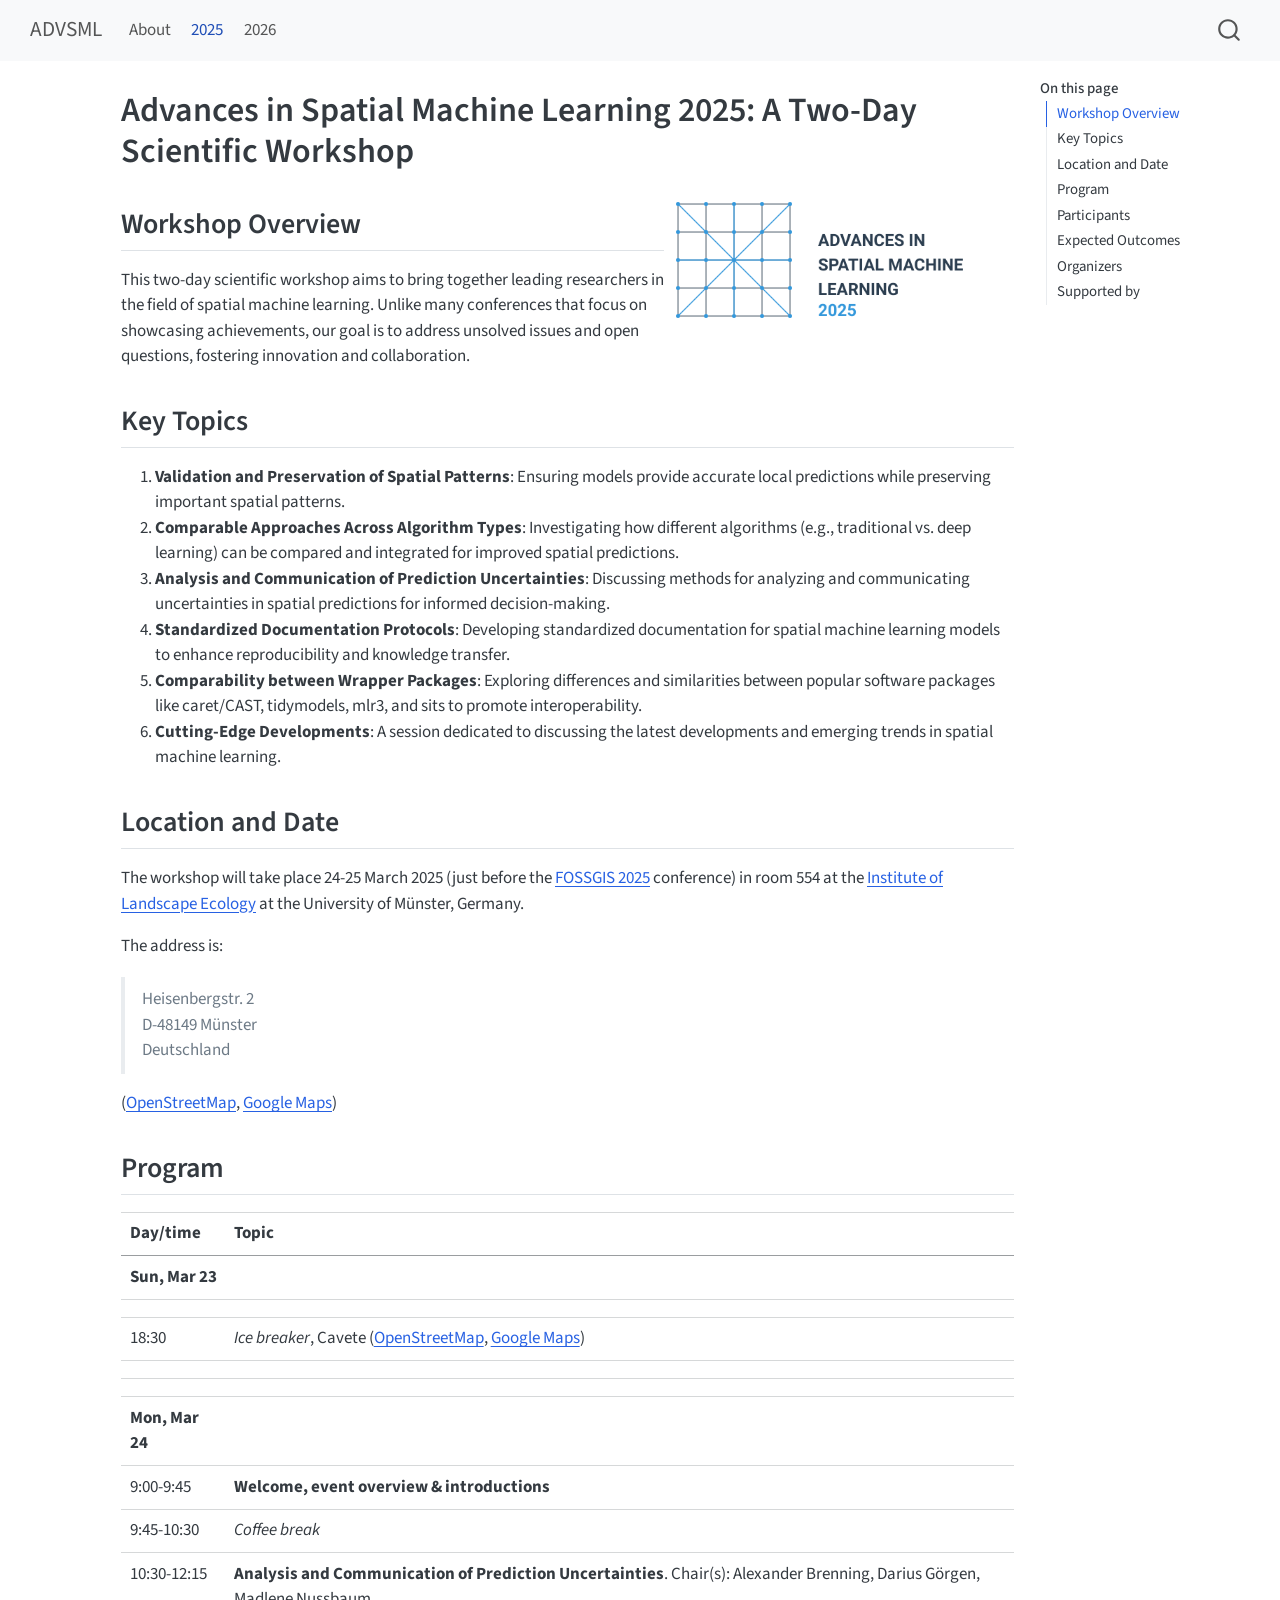
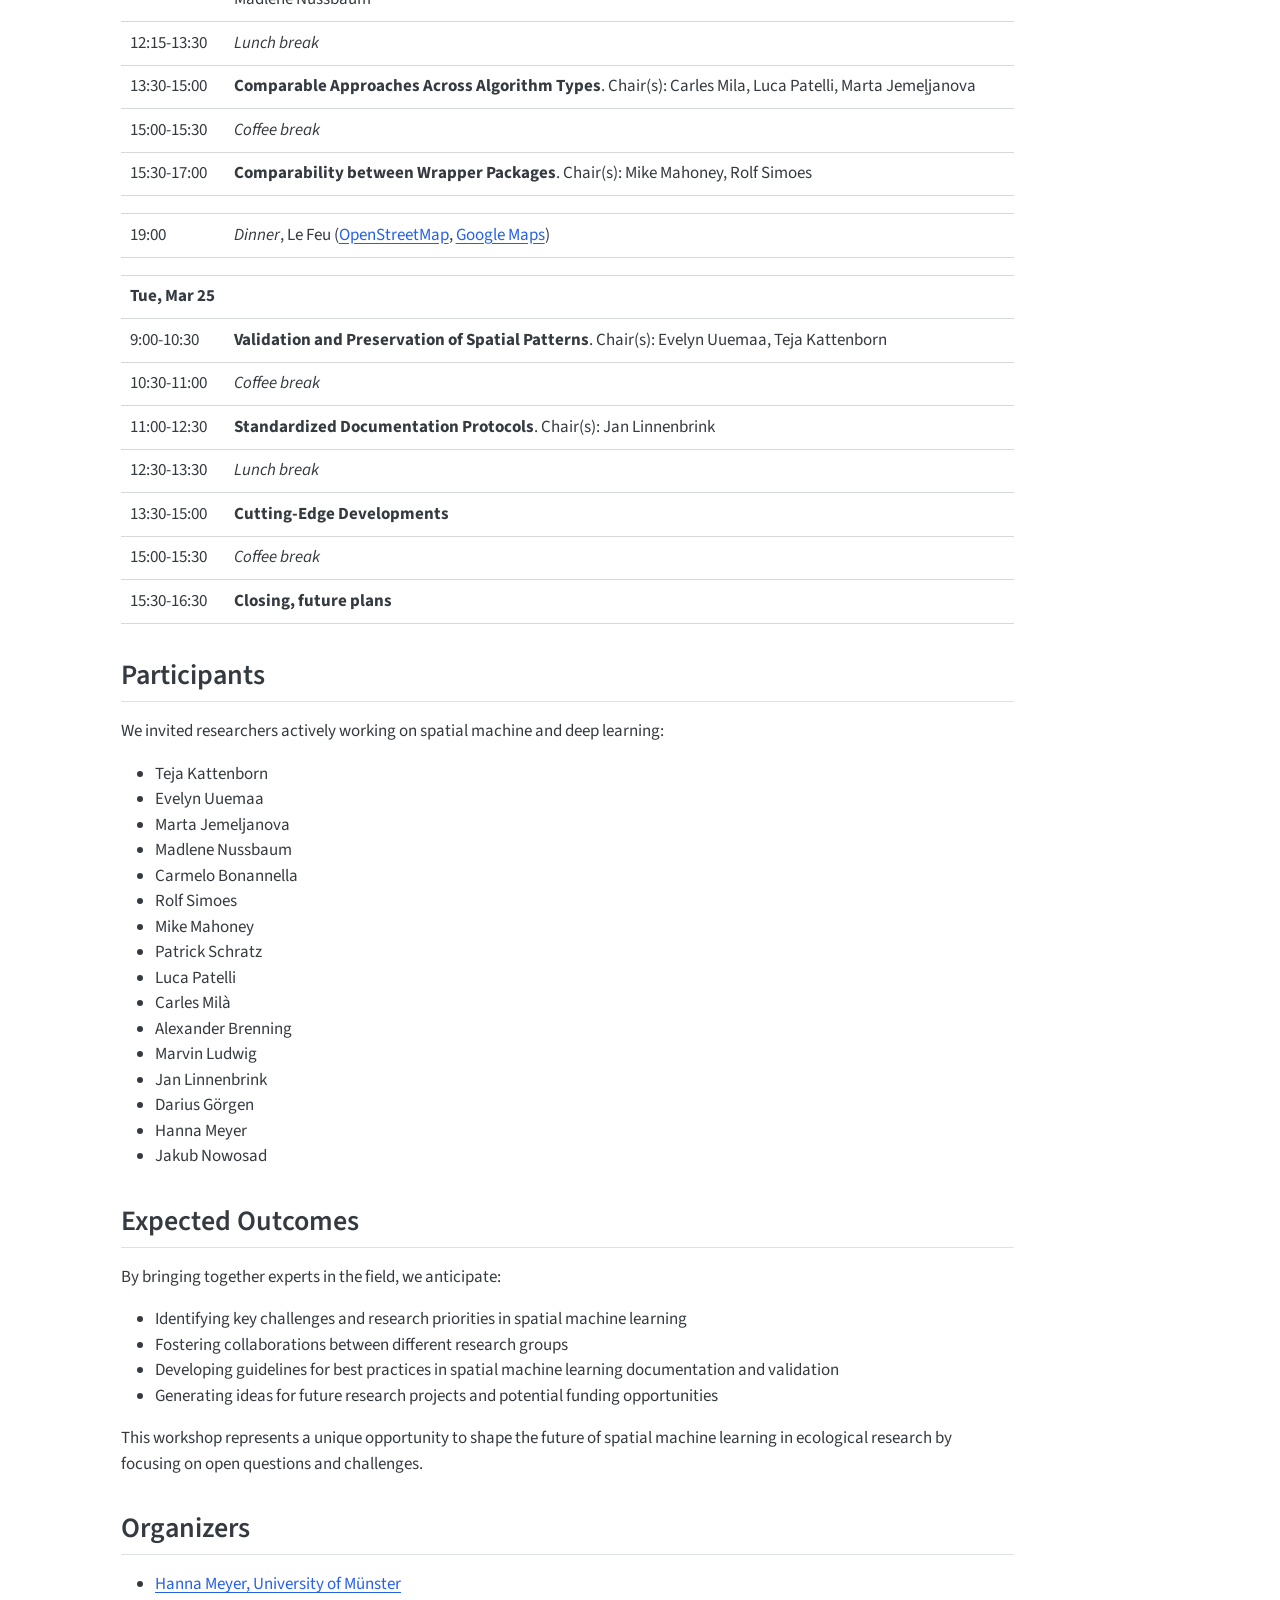
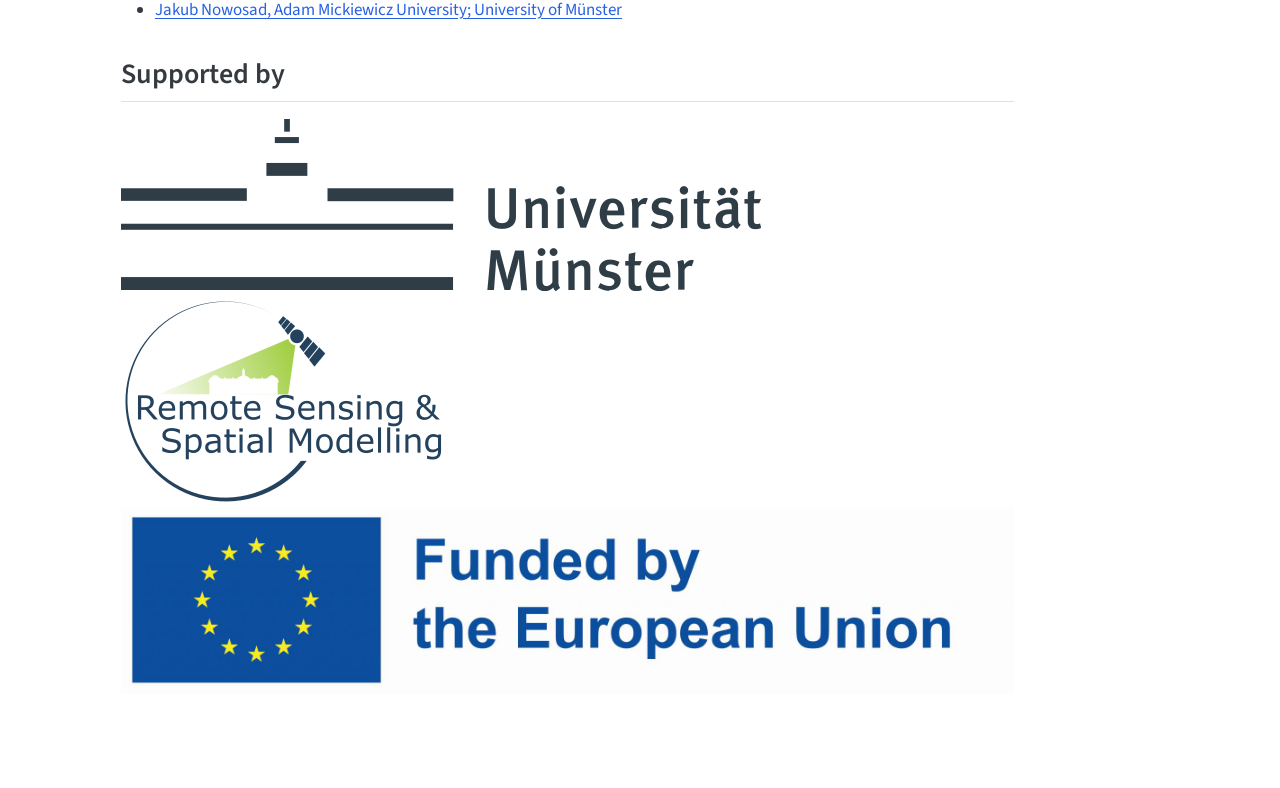
==== 2025.html @ 0d8721af "Built site for gh-pages" ====
<!DOCTYPE html>
<html xmlns="http://www.w3.org/1999/xhtml" lang="en" xml:lang="en"><head>

<meta charset="utf-8">
<meta name="generator" content="quarto-1.10.18">

<meta name="viewport" content="width=device-width, initial-scale=1.0, user-scalable=yes">


<title>Advances in Spatial Machine Learning 2025: A Two-Day Scientific Workshop – ADVSML</title>
<style>
/* Default styles provided by pandoc.
** See https://pandoc.org/MANUAL.html#variables-for-html for config info.
*/
span.smallcaps{font-variant: small-caps;}
div.columns{display: flex; gap: 1.5em;}
div.column{flex: auto;}
@media screen {
div.columns{gap: min(4vw, 1.5em);}
div.column{overflow-x: auto;}
}
div.hanging-indent{margin-left: 1.5em; text-indent: -1.5em;}
ul.task-list{list-style: none;}
ul.task-list li input[type="checkbox"] {
  width: 0.8em;
  margin: 0 0.8em 0.2em -1em; /* quarto-specific, see https://github.com/quarto-dev/quarto-cli/issues/4556 */ 
  vertical-align: middle;
}
</style>


<script src="site_libs/quarto-nav/quarto-nav.js"></script>
<script src="site_libs/quarto-nav/headroom.min.js"></script>
<script src="site_libs/clipboard/clipboard.min.js"></script>
<script src="site_libs/quarto-search/autocomplete.umd.js"></script>
<script src="site_libs/quarto-search/fuse.min.js"></script>
<script src="site_libs/quarto-search/quarto-search.js"></script>
<meta name="quarto:offset" content="./">
<script src="site_libs/quarto-html/quarto.js" type="module"></script>
<script src="site_libs/quarto-html/tabsets/tabsets.js" type="module"></script>
<script src="site_libs/quarto-html/popper.min.js"></script>
<script src="site_libs/quarto-html/tippy.umd.min.js"></script>
<script src="site_libs/quarto-html/anchor.min.js"></script>
<link href="site_libs/quarto-html/tippy.css" rel="stylesheet">
<link href="site_libs/quarto-html/quarto-syntax-highlighting-64a204ab8560d761af7679ceaba22944.css" rel="stylesheet" id="quarto-text-highlighting-styles">
<script src="site_libs/bootstrap/bootstrap.min.js"></script>
<link href="site_libs/bootstrap/bootstrap-icons.css" rel="stylesheet">
<link href="site_libs/bootstrap/bootstrap-27daeeb1f0a2c17b67a6ab78795eae87.min.css" rel="stylesheet" append-hash="true" id="quarto-bootstrap" data-mode="light">
<script id="quarto-search-options" type="application/json">{
  "location": "navbar",
  "copy-button": false,
  "collapse-after": 3,
  "panel-placement": "end",
  "type": "overlay",
  "limit": 50,
  "keyboard-shortcut": [
    "f",
    "/",
    "s"
  ],
  "show-item-context": false,
  "language": {
    "search-no-results-text": "No results",
    "search-matching-documents-text": "matching documents",
    "search-copy-link-title": "Copy link to search",
    "search-hide-matches-text": "Hide additional matches",
    "search-more-match-text": "more match in this document",
    "search-more-matches-text": "more matches in this document",
    "search-clear-button-title": "Clear",
    "search-text-placeholder": "",
    "search-detached-cancel-button-title": "Cancel",
    "search-submit-button-title": "Submit",
    "search-label": "Search"
  }
}</script>


<link rel="stylesheet" href="styles.css">
</head>

<body class="nav-fixed quarto-light">

<div id="quarto-search-results"></div>
  <header id="quarto-header" class="headroom fixed-top">
    <nav class="navbar navbar-expand-lg " data-bs-theme="dark">
      <div class="navbar-container container-fluid">
      <div class="navbar-brand-container mx-auto">
    <a class="navbar-brand" href="./index.html">
    <span class="navbar-title">ADVSML</span>
    </a>
  </div>
            <div id="quarto-search" class="" title="Search"></div>
          <button class="navbar-toggler" type="button" data-bs-toggle="collapse" data-bs-target="#navbarCollapse" aria-controls="navbarCollapse" role="menu" aria-expanded="false" aria-label="Toggle navigation" onclick="if (window.quartoToggleHeadroom) { window.quartoToggleHeadroom(); }">
  <span class="navbar-toggler-icon"></span>
</button>
          <div class="collapse navbar-collapse" id="navbarCollapse">
            <ul class="navbar-nav navbar-nav-scroll me-auto">
  <li class="nav-item">
    <a class="nav-link" href="./index.html"> 
<span class="menu-text">About</span></a>
  </li>  
  <li class="nav-item">
    <a class="nav-link active" href="./2025.html" aria-current="page"> 
<span class="menu-text">2025</span></a>
  </li>  
  <li class="nav-item">
    <a class="nav-link" href="./2026.html"> 
<span class="menu-text">2026</span></a>
  </li>  
</ul>
          </div> <!-- /navcollapse -->
            <div class="quarto-navbar-tools">
</div>
      </div> <!-- /container-fluid -->
    </nav>
</header>
<!-- content -->
<div id="quarto-content" class="quarto-container page-columns page-rows-contents page-layout-article page-navbar">
<!-- sidebar -->
<!-- margin-sidebar -->
    <div id="quarto-margin-sidebar" class="sidebar margin-sidebar">
        <nav id="TOC" role="doc-toc" class="toc-active">
    <h2 id="toc-title">On this page</h2>
   
  <ul>
  <li><a href="#workshop-overview" id="toc-workshop-overview" class="nav-link active" data-scroll-target="#workshop-overview">Workshop Overview</a></li>
  <li><a href="#key-topics" id="toc-key-topics" class="nav-link" data-scroll-target="#key-topics">Key Topics</a></li>
  <li><a href="#location-and-date" id="toc-location-and-date" class="nav-link" data-scroll-target="#location-and-date">Location and Date</a></li>
  <li><a href="#program" id="toc-program" class="nav-link" data-scroll-target="#program">Program</a></li>
  <li><a href="#participants" id="toc-participants" class="nav-link" data-scroll-target="#participants">Participants</a></li>
  <li><a href="#expected-outcomes" id="toc-expected-outcomes" class="nav-link" data-scroll-target="#expected-outcomes">Expected Outcomes</a></li>
  <li><a href="#organizers" id="toc-organizers" class="nav-link" data-scroll-target="#organizers">Organizers</a></li>
  <li><a href="#supported-by" id="toc-supported-by" class="nav-link" data-scroll-target="#supported-by">Supported by</a></li>
  </ul>
</nav>
    </div>
<!-- main -->
<main class="content" id="quarto-document-content">

<header id="title-block-header" class="quarto-title-block default">
<div class="quarto-title">
<h1 class="title">Advances in Spatial Machine Learning 2025: A Two-Day Scientific Workshop</h1>
</div>



<div class="quarto-title-meta">

    
  
    
  </div>
  


</header>


<p><img src="figs/spatial-ml-logo-horizontal.png" align="right" alt="" width="350"></p>
<section id="workshop-overview" class="level2">
<h2 class="anchored" data-anchor-id="workshop-overview">Workshop Overview</h2>
<p>This two-day scientific workshop aims to bring together leading researchers in the field of spatial machine learning. Unlike many conferences that focus on showcasing achievements, our goal is to address unsolved issues and open questions, fostering innovation and collaboration.</p>
</section>
<section id="key-topics" class="level2">
<h2 class="anchored" data-anchor-id="key-topics">Key Topics</h2>
<ol type="1">
<li><strong>Validation and Preservation of Spatial Patterns</strong>: Ensuring models provide accurate local predictions while preserving important spatial patterns.</li>
<li><strong>Comparable Approaches Across Algorithm Types</strong>: Investigating how different algorithms (e.g., traditional vs.&nbsp;deep learning) can be compared and integrated for improved spatial predictions.</li>
<li><strong>Analysis and Communication of Prediction Uncertainties</strong>: Discussing methods for analyzing and communicating uncertainties in spatial predictions for informed decision-making.</li>
<li><strong>Standardized Documentation Protocols</strong>: Developing standardized documentation for spatial machine learning models to enhance reproducibility and knowledge transfer.</li>
<li><strong>Comparability between Wrapper Packages</strong>: Exploring differences and similarities between popular software packages like caret/CAST, tidymodels, mlr3, and sits to promote interoperability.</li>
<li><strong>Cutting-Edge Developments</strong>: A session dedicated to discussing the latest developments and emerging trends in spatial machine learning.</li>
</ol>
</section>
<section id="location-and-date" class="level2">
<h2 class="anchored" data-anchor-id="location-and-date">Location and Date</h2>
<p>The workshop will take place 24-25 March 2025 (just before the <a href="https://fossgis-konferenz.de/2025/">FOSSGIS 2025</a> conference) in room 554 at the <a href="https://www.uni-muenster.de/Landschaftsoekologie/en/index.html">Institute of Landscape Ecology</a> at the University of Münster, Germany.</p>
<p>The address is:</p>
<blockquote class="blockquote">
<p>Heisenbergstr. 2<br> D-48149 Münster<br> Deutschland<br></p>
</blockquote>
<p>(<a href="https://www.openstreetmap.org/node/2122669361#map=19/51.969496/7.595801">OpenStreetMap</a>, <a href="https://maps.app.goo.gl/xnPyqwSmXPi2EDvd8">Google Maps</a>)</p>
</section>
<section id="program" class="level2">
<h2 class="anchored" data-anchor-id="program">Program</h2>
<table class="caption-top table">
<thead>
<tr class="header">
<th>Day/time</th>
<th>Topic</th>
</tr>
</thead>
<tbody>
<tr class="odd">
<td><strong>Sun, Mar 23</strong></td>
<td></td>
</tr>
<tr class="even">
<td></td>
<td></td>
</tr>
<tr class="odd">
<td>18:30</td>
<td><em>Ice breaker</em>, Cavete (<a href="https://www.openstreetmap.org/way/251734927">OpenStreetMap</a>, <a href="https://maps.app.goo.gl/v8bHCEzbv9rkvE12A">Google Maps</a>)</td>
</tr>
<tr class="even">
<td></td>
<td></td>
</tr>
<tr class="odd">
<td></td>
<td></td>
</tr>
<tr class="even">
<td><strong>Mon, Mar 24</strong></td>
<td></td>
</tr>
<tr class="odd">
<td>9:00-9:45</td>
<td><strong>Welcome, event overview &amp; introductions</strong></td>
</tr>
<tr class="even">
<td>9:45-10:30</td>
<td><em>Coffee break</em></td>
</tr>
<tr class="odd">
<td>10:30-12:15</td>
<td><strong>Analysis and Communication of Prediction Uncertainties</strong>. Chair(s): Alexander Brenning, Darius Görgen, Madlene Nussbaum</td>
</tr>
<tr class="even">
<td>12:15-13:30</td>
<td><em>Lunch break</em></td>
</tr>
<tr class="odd">
<td>13:30-15:00</td>
<td><strong>Comparable Approaches Across Algorithm Types</strong>. Chair(s): Carles Mila, Luca Patelli, Marta Jemeļjanova</td>
</tr>
<tr class="even">
<td>15:00-15:30</td>
<td><em>Coffee break</em></td>
</tr>
<tr class="odd">
<td>15:30-17:00</td>
<td><strong>Comparability between Wrapper Packages</strong>. Chair(s): Mike Mahoney, Rolf Simoes</td>
</tr>
<tr class="even">
<td></td>
<td></td>
</tr>
<tr class="odd">
<td>19:00</td>
<td><em>Dinner</em>, Le Feu (<a href="https://www.openstreetmap.org/node/667887075">OpenStreetMap</a>, <a href="https://maps.app.goo.gl/XqqU7QU92i7N2P7FA">Google Maps</a>)</td>
</tr>
<tr class="even">
<td></td>
<td></td>
</tr>
<tr class="odd">
<td><strong>Tue, Mar 25</strong></td>
<td></td>
</tr>
<tr class="even">
<td>9:00-10:30</td>
<td><strong>Validation and Preservation of Spatial Patterns</strong>. Chair(s): Evelyn Uuemaa, Teja Kattenborn</td>
</tr>
<tr class="odd">
<td>10:30-11:00</td>
<td><em>Coffee break</em></td>
</tr>
<tr class="even">
<td>11:00-12:30</td>
<td><strong>Standardized Documentation Protocols</strong>. Chair(s): Jan Linnenbrink</td>
</tr>
<tr class="odd">
<td>12:30-13:30</td>
<td><em>Lunch break</em></td>
</tr>
<tr class="even">
<td>13:30-15:00</td>
<td><strong>Cutting-Edge Developments</strong></td>
</tr>
<tr class="odd">
<td>15:00-15:30</td>
<td><em>Coffee break</em></td>
</tr>
<tr class="even">
<td>15:30-16:30</td>
<td><strong>Closing, future plans</strong></td>
</tr>
</tbody>
</table>
</section>
<section id="participants" class="level2">
<h2 class="anchored" data-anchor-id="participants">Participants</h2>
<p>We invited researchers actively working on spatial machine and deep learning: <!-- This intimate setting will allow for in-depth discussions and meaningful collaborations. --></p>
<ul>
<li>Teja Kattenborn <!-- - Teja Kattenborn plus one --></li>
<li>Evelyn Uuemaa</li>
<li>Marta Jemeljanova</li>
<li>Madlene Nussbaum</li>
<li>Carmelo Bonannella</li>
<li>Rolf Simoes</li>
<li>Mike Mahoney</li>
<li>Patrick Schratz</li>
<li>Luca Patelli</li>
<li>Carles Milà</li>
<li>Alexander Brenning</li>
<li>Marvin Ludwig</li>
<li>Jan Linnenbrink</li>
<li>Darius Görgen</li>
<li>Hanna Meyer</li>
<li>Jakub Nowosad</li>
</ul>
</section>
<section id="expected-outcomes" class="level2">
<h2 class="anchored" data-anchor-id="expected-outcomes">Expected Outcomes</h2>
<p>By bringing together experts in the field, we anticipate:</p>
<ul>
<li>Identifying key challenges and research priorities in spatial machine learning</li>
<li>Fostering collaborations between different research groups</li>
<li>Developing guidelines for best practices in spatial machine learning documentation and validation</li>
<li>Generating ideas for future research projects and potential funding opportunities</li>
</ul>
<p>This workshop represents a unique opportunity to shape the future of spatial machine learning in ecological research by focusing on open questions and challenges.</p>
</section>
<section id="organizers" class="level2">
<h2 class="anchored" data-anchor-id="organizers">Organizers</h2>
<ul>
<li><a href="https://www.uni-muenster.de/RemoteSensing/team/meyer/index.html">Hanna Meyer, University of Münster</a></li>
<li><a href="https://jakubnowosad.com/">Jakub Nowosad, Adam Mickiewicz University; University of Münster</a></li>
</ul>
</section>
<section id="supported-by" class="level2">
<h2 class="anchored" data-anchor-id="supported-by">Supported by</h2>
<p><img src="figs/Logo_Universität_Münster.svg.png" class="img-fluid"> <img src="figs/logo_remotesenising_en.png" class="img-fluid"> <img src="figs/EN-Funded by the EU-POS.jpg" class="img-fluid"></p>


</section>

</main> <!-- /main -->
<script id="quarto-html-after-body" type="application/javascript">
  window.document.addEventListener("DOMContentLoaded", function (event) {
    const icon = "";
    const anchorJS = new window.AnchorJS();
    anchorJS.options = {
      placement: 'right',
      icon: icon
    };
    anchorJS.add('.anchored');
    const isCodeAnnotation = (el) => {
      for (const clz of el.classList) {
        if (clz.startsWith('code-annotation-')) {                     
          return true;
        }
      }
      return false;
    }
    const onCopySuccess = function(e) {
      // button target
      const button = e.trigger;
      // don't keep focus
      button.blur();
      // flash "checked"
      button.classList.add('code-copy-button-checked');
      var currentTitle = button.getAttribute("title");
      button.setAttribute("title", "Copied!");
      let tooltip;
      if (window.bootstrap) {
        button.setAttribute("data-bs-toggle", "tooltip");
        button.setAttribute("data-bs-placement", "left");
        button.setAttribute("data-bs-title", "Copied!");
        tooltip = new bootstrap.Tooltip(button, 
          { trigger: "manual", 
            customClass: "code-copy-button-tooltip",
            offset: [0, -8]});
        tooltip.show();    
      }
      setTimeout(function() {
        if (tooltip) {
          tooltip.hide();
          button.removeAttribute("data-bs-title");
          button.removeAttribute("data-bs-toggle");
          button.removeAttribute("data-bs-placement");
        }
        button.setAttribute("title", currentTitle);
        button.classList.remove('code-copy-button-checked');
      }, 1000);
      // clear code selection
      e.clearSelection();
    }
    const getTextToCopy = function(trigger) {
      const outerScaffold = trigger.parentElement.cloneNode(true);
      const codeEl = outerScaffold.querySelector('code');
      for (const childEl of codeEl.children) {
        if (isCodeAnnotation(childEl)) {
          childEl.remove();
        }
      }
      return codeEl.innerText;
    }
    const clipboard = new window.ClipboardJS('.code-copy-button:not([data-in-quarto-modal])', {
      text: getTextToCopy
    });
    clipboard.on('success', onCopySuccess);
    if (window.document.getElementById('quarto-embedded-source-code-modal')) {
      const clipboardModal = new window.ClipboardJS('.code-copy-button[data-in-quarto-modal]', {
        text: getTextToCopy,
        container: window.document.getElementById('quarto-embedded-source-code-modal')
      });
      clipboardModal.on('success', onCopySuccess);
    }
      var localhostRegex = new RegExp(/^(?:http|https):\/\/localhost\:?[0-9]*\//);
      var mailtoRegex = new RegExp(/^mailto:/);
        var filterRegex = new RegExp("https:\/\/advsml\.github\.io\/");
      var isInternal = (href) => {
          return filterRegex.test(href) || localhostRegex.test(href) || mailtoRegex.test(href);
      }
      // Inspect non-navigation links and adorn them if external
     var links = window.document.querySelectorAll('a[href]:not(.nav-link):not(.navbar-brand):not(.toc-action):not(.sidebar-link):not(.sidebar-item-toggle):not(.pagination-link):not(.no-external):not([aria-hidden]):not(.dropdown-item):not(.quarto-navigation-tool):not(.about-link)');
      for (var i=0; i<links.length; i++) {
        const link = links[i];
        if (!isInternal(link.href)) {
          // undo the damage that might have been done by quarto-nav.js in the case of
          // links that we want to consider external
          if (link.dataset.originalHref !== undefined) {
            link.href = link.dataset.originalHref;
          }
        }
      }
    function tippyHover(el, contentFn, onTriggerFn, onUntriggerFn) {
      const config = {
        allowHTML: true,
        maxWidth: 500,
        delay: 100,
        arrow: false,
        appendTo: function(el) {
            return el.parentElement;
        },
        interactive: true,
        interactiveBorder: 10,
        theme: 'quarto',
        placement: 'bottom-start',
      };
      if (contentFn) {
        config.content = contentFn;
      }
      if (onTriggerFn) {
        config.onTrigger = onTriggerFn;
      }
      if (onUntriggerFn) {
        config.onUntrigger = onUntriggerFn;
      }
      window.tippy(el, config); 
    }
    const noterefs = window.document.querySelectorAll('a[role="doc-noteref"]');
    for (var i=0; i<noterefs.length; i++) {
      const ref = noterefs[i];
      tippyHover(ref, function() {
        // use id or data attribute instead here
        let href = ref.getAttribute('data-footnote-href') || ref.getAttribute('href');
        try { href = new URL(href).hash; } catch {}
        const id = href.replace(/^#\/?/, "");
        const note = window.document.getElementById(id);
        if (note) {
          return note.innerHTML;
        } else {
          return "";
        }
      });
    }
    const xrefs = window.document.querySelectorAll('a.quarto-xref');
    const processXRef = (id, note) => {
      // Strip column container classes
      const stripColumnClz = (el) => {
        el.classList.remove("page-full", "page-columns");
        if (el.children) {
          for (const child of el.children) {
            stripColumnClz(child);
          }
        }
      }
      stripColumnClz(note)
      if (id === null || id.startsWith('sec-')) {
        // Special case sections, only their first couple elements
        const container = document.createElement("div");
        if (note.children && note.children.length > 2) {
          container.appendChild(note.children[0].cloneNode(true));
          for (let i = 1; i < note.children.length; i++) {
            const child = note.children[i];
            if (child.tagName === "P" && child.innerText === "") {
              continue;
            } else {
              container.appendChild(child.cloneNode(true));
              break;
            }
          }
          if (window.Quarto?.typesetMath) {
            window.Quarto.typesetMath(container);
          }
          return container.innerHTML
        } else {
          if (window.Quarto?.typesetMath) {
            window.Quarto.typesetMath(note);
          }
          return note.innerHTML;
        }
      } else {
        // Remove any anchor links if they are present
        const anchorLink = note.querySelector('a.anchorjs-link');
        if (anchorLink) {
          anchorLink.remove();
        }
        if (window.Quarto?.typesetMath) {
          window.Quarto.typesetMath(note);
        }
        if (note.classList.contains("callout")) {
          return note.outerHTML;
        } else {
          return note.innerHTML;
        }
      }
    }
    for (var i=0; i<xrefs.length; i++) {
      const xref = xrefs[i];
      tippyHover(xref, undefined, function(instance) {
        instance.disable();
        let url = xref.getAttribute('href');
        let hash = undefined; 
        if (url.startsWith('#')) {
          hash = url;
        } else {
          try { hash = new URL(url).hash; } catch {}
        }
        if (hash) {
          const id = hash.replace(/^#\/?/, "");
          const note = window.document.getElementById(id);
          if (note !== null) {
            try {
              const html = processXRef(id, note.cloneNode(true));
              instance.setContent(html);
            } finally {
              instance.enable();
              instance.show();
            }
          } else {
            // See if we can fetch this
            fetch(url.split('#')[0])
            .then(res => res.text())
            .then(html => {
              const parser = new DOMParser();
              const htmlDoc = parser.parseFromString(html, "text/html");
              const note = htmlDoc.getElementById(id);
              if (note !== null) {
                const html = processXRef(id, note);
                instance.setContent(html);
              } 
            }).finally(() => {
              instance.enable();
              instance.show();
            });
          }
        } else {
          // See if we can fetch a full url (with no hash to target)
          // This is a special case and we should probably do some content thinning / targeting
          fetch(url)
          .then(res => res.text())
          .then(html => {
            const parser = new DOMParser();
            const htmlDoc = parser.parseFromString(html, "text/html");
            const note = htmlDoc.querySelector('main.content');
            if (note !== null) {
              // This should only happen for chapter cross references
              // (since there is no id in the URL)
              // remove the first header
              if (note.children.length > 0 && note.children[0].tagName === "HEADER") {
                note.children[0].remove();
              }
              const html = processXRef(null, note);
              instance.setContent(html);
            } 
          }).finally(() => {
            instance.enable();
            instance.show();
          });
        }
      }, function(instance) {
      });
    }
        let selectedAnnoteEl;
        const selectorForAnnotation = ( cell, annotation) => {
          let cellAttr = 'data-code-cell="' + cell + '"';
          let lineAttr = 'data-code-annotation="' +  annotation + '"';
          const selector = 'span[' + cellAttr + '][' + lineAttr + ']';
          return selector;
        }
        const selectCodeLines = (annoteEl) => {
          const doc = window.document;
          const targetCell = annoteEl.getAttribute("data-target-cell");
          const targetAnnotation = annoteEl.getAttribute("data-target-annotation");
          const annoteSpan = window.document.querySelector(selectorForAnnotation(targetCell, targetAnnotation));
          const lines = annoteSpan.getAttribute("data-code-lines").split(",");
          const lineIds = lines.map((line) => {
            return targetCell + "-" + line;
          })
          let top = null;
          let height = null;
          let parent = null;
          if (lineIds.length > 0) {
              //compute the position of the single el (top and bottom and make a div)
              const el = window.document.getElementById(lineIds[0]);
              top = el.offsetTop;
              height = el.offsetHeight;
              parent = el.parentElement.parentElement;
            if (lineIds.length > 1) {
              const lastEl = window.document.getElementById(lineIds[lineIds.length - 1]);
              const bottom = lastEl.offsetTop + lastEl.offsetHeight;
              height = bottom - top;
            }
            if (top !== null && height !== null && parent !== null) {
              // cook up a div (if necessary) and position it 
              let div = window.document.getElementById("code-annotation-line-highlight");
              if (div === null) {
                div = window.document.createElement("div");
                div.setAttribute("id", "code-annotation-line-highlight");
                div.style.position = 'absolute';
                parent.appendChild(div);
              }
              div.style.top = top - 2 + "px";
              div.style.height = height + 4 + "px";
              div.style.left = 0;
              let gutterDiv = window.document.getElementById("code-annotation-line-highlight-gutter");
              if (gutterDiv === null) {
                gutterDiv = window.document.createElement("div");
                gutterDiv.setAttribute("id", "code-annotation-line-highlight-gutter");
                gutterDiv.style.position = 'absolute';
                const codeCell = window.document.getElementById(targetCell);
                const gutter = codeCell.querySelector('.code-annotation-gutter');
                gutter.appendChild(gutterDiv);
              }
              gutterDiv.style.top = top - 2 + "px";
              gutterDiv.style.height = height + 4 + "px";
            }
            selectedAnnoteEl = annoteEl;
          }
        };
        const unselectCodeLines = () => {
          const elementsIds = ["code-annotation-line-highlight", "code-annotation-line-highlight-gutter"];
          elementsIds.forEach((elId) => {
            const div = window.document.getElementById(elId);
            if (div) {
              div.remove();
            }
          });
          selectedAnnoteEl = undefined;
        };
          // Handle positioning of the toggle
      window.addEventListener(
        "resize",
        throttle(() => {
          elRect = undefined;
          if (selectedAnnoteEl) {
            selectCodeLines(selectedAnnoteEl);
          }
        }, 10)
      );
      function throttle(fn, ms) {
      let throttle = false;
      let timer;
        return (...args) => {
          if(!throttle) { // first call gets through
              fn.apply(this, args);
              throttle = true;
          } else { // all the others get throttled
              if(timer) clearTimeout(timer); // cancel #2
              timer = setTimeout(() => {
                fn.apply(this, args);
                timer = throttle = false;
              }, ms);
          }
        };
      }
        // Attach click handler to the DT
        const annoteDls = window.document.querySelectorAll('dt[data-target-cell]');
        for (const annoteDlNode of annoteDls) {
          annoteDlNode.addEventListener('click', (event) => {
            const clickedEl = event.target;
            if (clickedEl !== selectedAnnoteEl) {
              unselectCodeLines();
              const activeEl = window.document.querySelector('dt[data-target-cell].code-annotation-active');
              if (activeEl) {
                activeEl.classList.remove('code-annotation-active');
              }
              selectCodeLines(clickedEl);
              clickedEl.classList.add('code-annotation-active');
            } else {
              // Unselect the line
              unselectCodeLines();
              clickedEl.classList.remove('code-annotation-active');
            }
          });
        }
    const findCites = (el) => {
      const parentEl = el.parentElement;
      if (parentEl) {
        const cites = parentEl.dataset.cites;
        if (cites) {
          return {
            el,
            cites: cites.split(' ')
          };
        } else {
          return findCites(el.parentElement)
        }
      } else {
        return undefined;
      }
    };
    var bibliorefs = window.document.querySelectorAll('a[role="doc-biblioref"]');
    for (var i=0; i<bibliorefs.length; i++) {
      const ref = bibliorefs[i];
      const citeInfo = findCites(ref);
      if (citeInfo) {
        tippyHover(citeInfo.el, function() {
          var popup = window.document.createElement('div');
          citeInfo.cites.forEach(function(cite) {
            var citeDiv = window.document.createElement('div');
            citeDiv.classList.add('hanging-indent');
            citeDiv.classList.add('csl-entry');
            var biblioDiv = window.document.getElementById('ref-' + cite);
            if (biblioDiv) {
              citeDiv.innerHTML = biblioDiv.innerHTML;
            }
            popup.appendChild(citeDiv);
          });
          return popup.innerHTML;
        });
      }
    }
  });
  </script>
</div> <!-- /content -->




</body></html>
---- site_libs/quarto-html/tippy.css ----
.tippy-box[data-animation=fade][data-state=hidden]{opacity:0}[data-tippy-root]{max-width:calc(100vw - 10px)}.tippy-box{position:relative;background-color:#333;color:#fff;border-radius:4px;font-size:14px;line-height:1.4;white-space:normal;outline:0;transition-property:transform,visibility,opacity}.tippy-box[data-placement^=top]>.tippy-arrow{bottom:0}.tippy-box[data-placement^=top]>.tippy-arrow:before{bottom:-7px;left:0;border-width:8px 8px 0;border-top-color:initial;transform-origin:center top}.tippy-box[data-placement^=bottom]>.tippy-arrow{top:0}.tippy-box[data-placement^=bottom]>.tippy-arrow:before{top:-7px;left:0;border-width:0 8px 8px;border-bottom-color:initial;transform-origin:center bottom}.tippy-box[data-placement^=left]>.tippy-arrow{right:0}.tippy-box[data-placement^=left]>.tippy-arrow:before{border-width:8px 0 8px 8px;border-left-color:initial;right:-7px;transform-origin:center left}.tippy-box[data-placement^=right]>.tippy-arrow{left:0}.tippy-box[data-placement^=right]>.tippy-arrow:before{left:-7px;border-width:8px 8px 8px 0;border-right-color:initial;transform-origin:center right}.tippy-box[data-inertia][data-state=visible]{transition-timing-function:cubic-bezier(.54,1.5,.38,1.11)}.tippy-arrow{width:16px;height:16px;color:#333}.tippy-arrow:before{content:"";position:absolute;border-color:transparent;border-style:solid}.tippy-content{position:relative;padding:5px 9px;z-index:1}
---- site_libs/quarto-html/quarto-syntax-highlighting-64a204ab8560d761af7679ceaba22944.css ----
/* quarto syntax highlight colors */
:root {
  --quarto-hl-ot-color: #003B4F;
  --quarto-hl-at-color: #657422;
  --quarto-hl-ss-color: #20794D;
  --quarto-hl-an-color: #5E5E5E;
  --quarto-hl-fu-color: #4758AB;
  --quarto-hl-st-color: #20794D;
  --quarto-hl-cf-color: #003B4F;
  --quarto-hl-op-color: #5E5E5E;
  --quarto-hl-er-color: #AD0000;
  --quarto-hl-bn-color: #AD0000;
  --quarto-hl-al-color: #AD0000;
  --quarto-hl-va-color: #111111;
  --quarto-hl-bu-color: inherit;
  --quarto-hl-ex-color: inherit;
  --quarto-hl-pp-color: #AD0000;
  --quarto-hl-in-color: #5E5E5E;
  --quarto-hl-vs-color: #20794D;
  --quarto-hl-wa-color: #5E5E5E;
  --quarto-hl-do-color: #5E5E5E;
  --quarto-hl-im-color: #00769E;
  --quarto-hl-ch-color: #20794D;
  --quarto-hl-dt-color: #AD0000;
  --quarto-hl-fl-color: #AD0000;
  --quarto-hl-co-color: #5E5E5E;
  --quarto-hl-cv-color: #5E5E5E;
  --quarto-hl-cn-color: #8f5902;
  --quarto-hl-sc-color: #5E5E5E;
  --quarto-hl-dv-color: #AD0000;
  --quarto-hl-kw-color: #003B4F;
}

/* other quarto variables */
:root {
  --quarto-font-monospace: SFMono-Regular, Menlo, Monaco, Consolas, "Liberation Mono", "Courier New", monospace;
}

/* syntax highlight based on Pandoc's rules */
pre > code.sourceCode > span {
  color: #003B4F;
}

code.sourceCode > span {
  color: #003B4F;
}

div.sourceCode,
div.sourceCode pre.sourceCode {
  color: #003B4F;
}

/* Normal */
code span {
  color: #003B4F;
}

/* Alert */
code span.al {
  color: #AD0000;
  font-style: inherit;
}

/* Annotation */
code span.an {
  color: #5E5E5E;
  font-style: inherit;
}

/* Attribute */
code span.at {
  color: #657422;
  font-style: inherit;
}

/* BaseN */
code span.bn {
  color: #AD0000;
  font-style: inherit;
}

/* BuiltIn */
code span.bu {
  font-style: inherit;
}

/* ControlFlow */
code span.cf {
  color: #003B4F;
  font-weight: bold;
  font-style: inherit;
}

/* Char */
code span.ch {
  color: #20794D;
  font-style: inherit;
}

/* Constant */
code span.cn {
  color: #8f5902;
  font-style: inherit;
}

/* Comment */
code span.co {
  color: #5E5E5E;
  font-style: inherit;
}

/* CommentVar */
code span.cv {
  color: #5E5E5E;
  font-style: italic;
}

/* Documentation */
code span.do {
  color: #5E5E5E;
  font-style: italic;
}

/* DataType */
code span.dt {
  color: #AD0000;
  font-style: inherit;
}

/* DecVal */
code span.dv {
  color: #AD0000;
  font-style: inherit;
}

/* Error */
code span.er {
  color: #AD0000;
  font-style: inherit;
}

/* Extension */
code span.ex {
  font-style: inherit;
}

/* Float */
code span.fl {
  color: #AD0000;
  font-style: inherit;
}

/* Function */
code span.fu {
  color: #4758AB;
  font-style: inherit;
}

/* Import */
code span.im {
  color: #00769E;
  font-style: inherit;
}

/* Information */
code span.in {
  color: #5E5E5E;
  font-style: inherit;
}

/* Keyword */
code span.kw {
  color: #003B4F;
  font-weight: bold;
  font-style: inherit;
}

/* Operator */
code span.op {
  color: #5E5E5E;
  font-style: inherit;
}

/* Other */
code span.ot {
  color: #003B4F;
  font-style: inherit;
}

/* Preprocessor */
code span.pp {
  color: #AD0000;
  font-style: inherit;
}

/* SpecialChar */
code span.sc {
  color: #5E5E5E;
  font-style: inherit;
}

/* SpecialString */
code span.ss {
  color: #20794D;
  font-style: inherit;
}

/* String */
code span.st {
  color: #20794D;
  font-style: inherit;
}

/* Variable */
code span.va {
  color: #111111;
  font-style: inherit;
}

/* VerbatimString */
code span.vs {
  color: #20794D;
  font-style: inherit;
}

/* Warning */
code span.wa {
  color: #5E5E5E;
  font-style: italic;
}

.prevent-inlining {
  content: "</";
}

/*# sourceMappingURL=9d8d5bb603a83b8298b89080a598c93b.css.map */
---- styles.css ----
/* css styles */
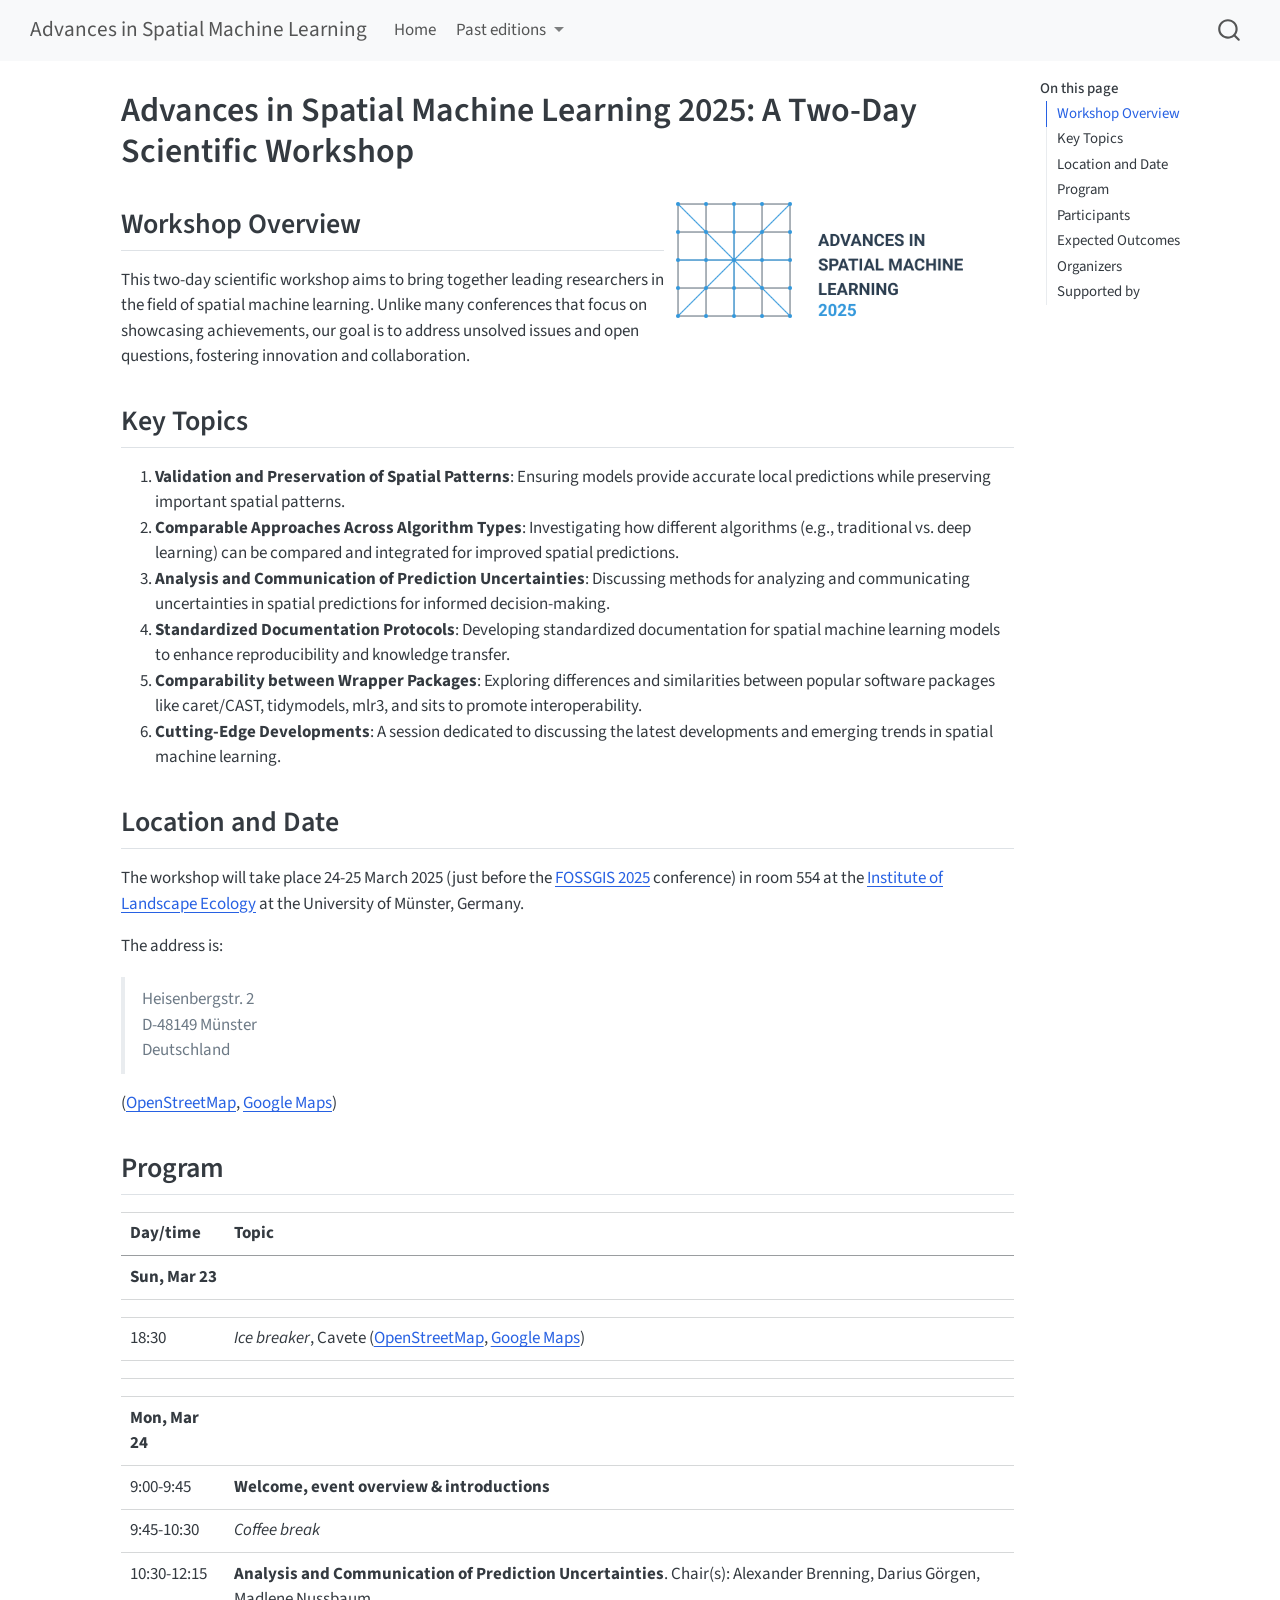
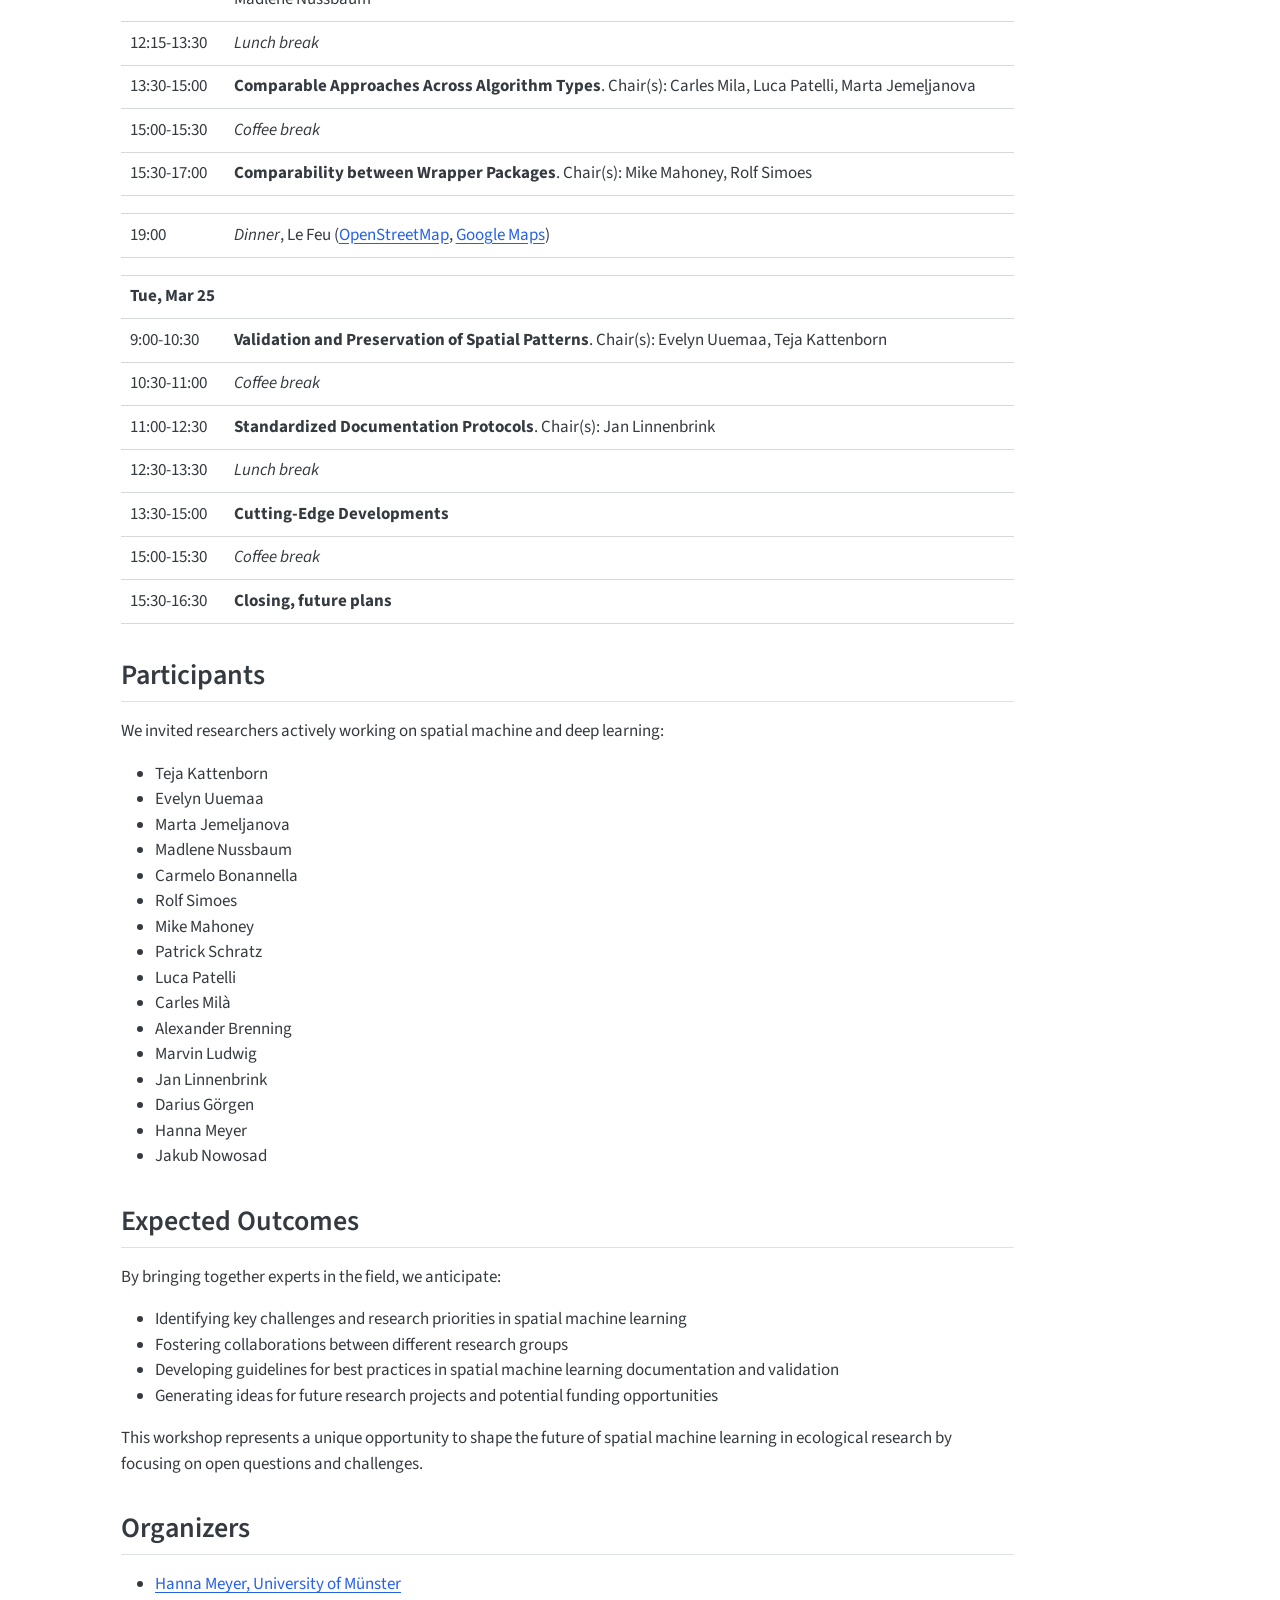
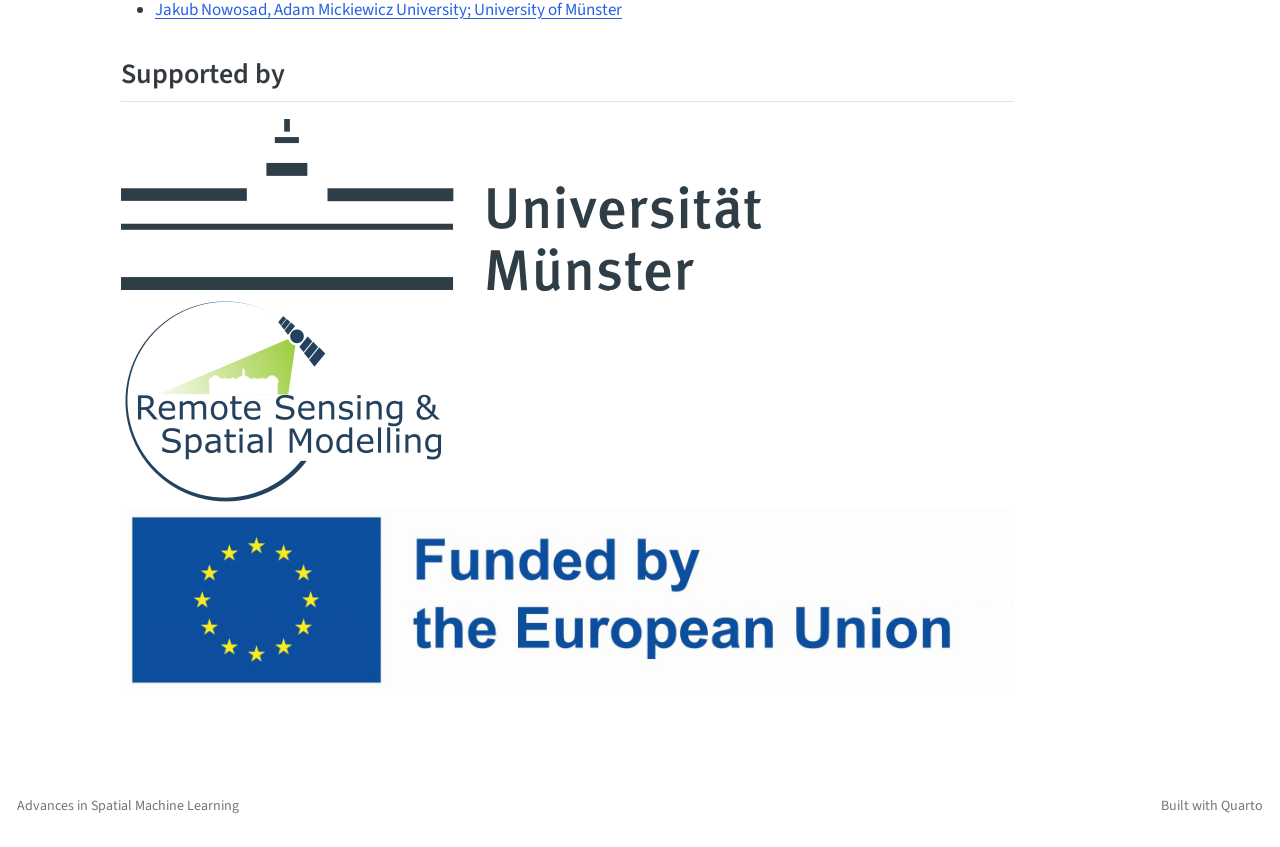
==== commit d9cc8492: "Built site for gh-pages" ====
--- a/2025.html
+++ b/2025.html
@@ -7,7 +7,7 @@
 <meta name="viewport" content="width=device-width, initial-scale=1.0, user-scalable=yes">
 
 
-<title>Advances in Spatial Machine Learning 2025: A Two-Day Scientific Workshop – ADVSML</title>
+<title>Advances in Spatial Machine Learning 2025: A Two-Day Scientific Workshop – Advances in Spatial Machine Learning</title>
 <style>
 /* Default styles provided by pandoc.
 ** See https://pandoc.org/MANUAL.html#variables-for-html for config info.
@@ -45,7 +45,7 @@
 <link href="site_libs/quarto-html/quarto-syntax-highlighting-64a204ab8560d761af7679ceaba22944.css" rel="stylesheet" id="quarto-text-highlighting-styles">
 <script src="site_libs/bootstrap/bootstrap.min.js"></script>
 <link href="site_libs/bootstrap/bootstrap-icons.css" rel="stylesheet">
-<link href="site_libs/bootstrap/bootstrap-27daeeb1f0a2c17b67a6ab78795eae87.min.css" rel="stylesheet" append-hash="true" id="quarto-bootstrap" data-mode="light">
+<link href="site_libs/bootstrap/bootstrap-1e3fdc4ff9a377f138e6181d6a4bac58.min.css" rel="stylesheet" append-hash="true" id="quarto-bootstrap" data-mode="light">
 <script id="quarto-search-options" type="application/json">{
   "location": "navbar",
   "copy-button": false,
@@ -86,7 +86,7 @@
       <div class="navbar-container container-fluid">
       <div class="navbar-brand-container mx-auto">
     <a class="navbar-brand" href="./index.html">
-    <span class="navbar-title">ADVSML</span>
+    <span class="navbar-title">Advances in Spatial Machine Learning</span>
     </a>
   </div>
             <div id="quarto-search" class="" title="Search"></div>
@@ -97,16 +97,23 @@
             <ul class="navbar-nav navbar-nav-scroll me-auto">
   <li class="nav-item">
     <a class="nav-link" href="./index.html"> 
-<span class="menu-text">About</span></a>
+<span class="menu-text">Home</span></a>
   </li>  
-  <li class="nav-item">
-    <a class="nav-link active" href="./2025.html" aria-current="page"> 
-<span class="menu-text">2025</span></a>
+  <li class="nav-item dropdown ">
+    <a class="nav-link dropdown-toggle" href="#" id="nav-menu-past-editions" role="link" data-bs-toggle="dropdown" aria-expanded="false">
+ <span class="menu-text">Past editions</span>
+    </a>
+    <ul class="dropdown-menu" aria-labelledby="nav-menu-past-editions">    
+        <li>
+    <a class="dropdown-item" href="./2026.html">
+ <span class="dropdown-text">2026 workshop</span></a>
   </li>  
-  <li class="nav-item">
-    <a class="nav-link" href="./2026.html"> 
-<span class="menu-text">2026</span></a>
+        <li>
+    <a class="dropdown-item" href="./2025.html">
+ <span class="dropdown-text">2025 workshop</span></a>
   </li>  
+    </ul>
+  </li>
 </ul>
           </div> <!-- /navcollapse -->
             <div class="quarto-navbar-tools">
@@ -156,7 +163,7 @@
 </header>
 
 
-<p><img src="figs/spatial-ml-logo-horizontal.png" align="right" alt="" width="350"></p>
+<p><img src="figs/spatial-ml-logo-horizontal2025.png" align="right" alt="" width="350"></p>
 <section id="workshop-overview" class="level2">
 <h2 class="anchored" data-anchor-id="workshop-overview">Workshop Overview</h2>
 <p>This two-day scientific workshop aims to bring together leading researchers in the field of spatial machine learning. Unlike many conferences that focus on showcasing achievements, our goal is to address unsolved issues and open questions, fostering innovation and collaboration.</p>
@@ -739,6 +746,19 @@
   });
   </script>
 </div> <!-- /content -->
+<footer class="footer">
+  <div class="nav-footer">
+    <div class="nav-footer-left">
+<p>Advances in Spatial Machine Learning</p>
+</div>   
+    <div class="nav-footer-center">
+      &nbsp;
+    </div>
+    <div class="nav-footer-right">
+<p>Built with Quarto</p>
+</div>
+  </div>
+</footer>
 
 
 
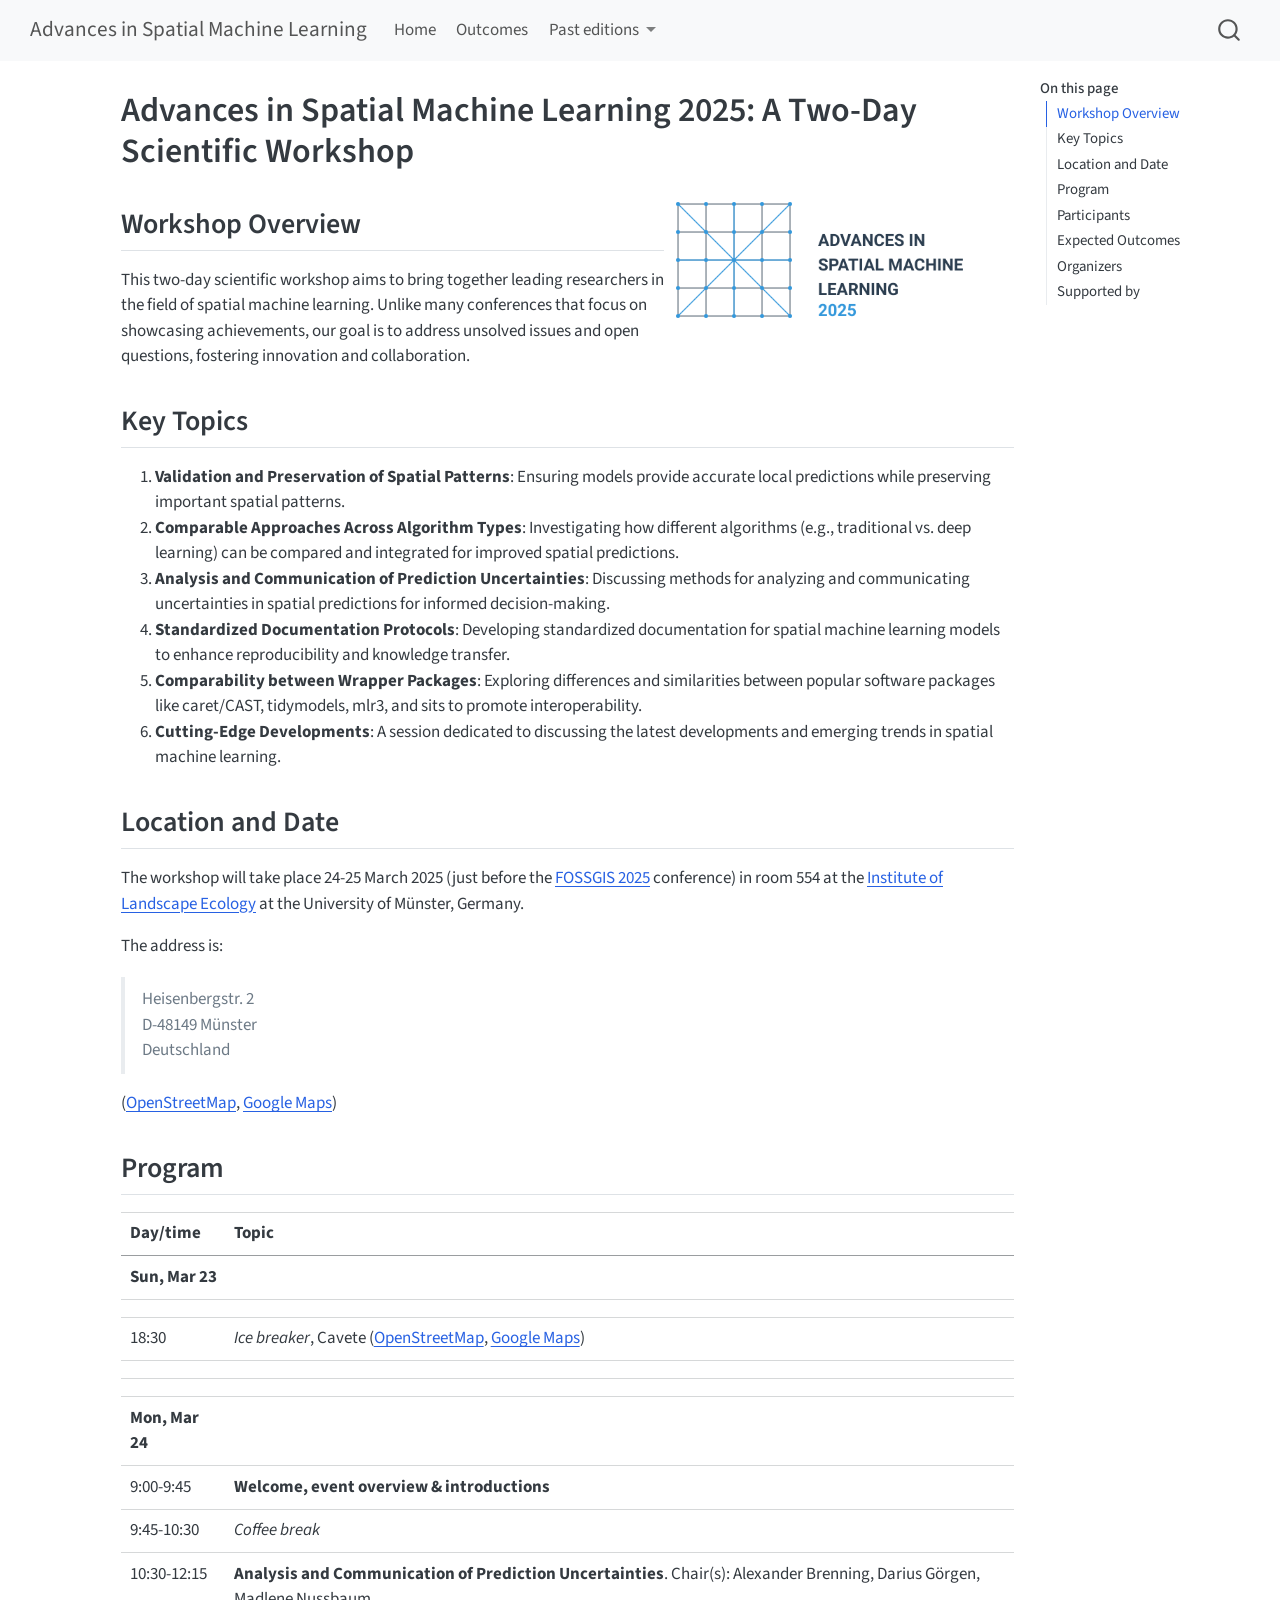
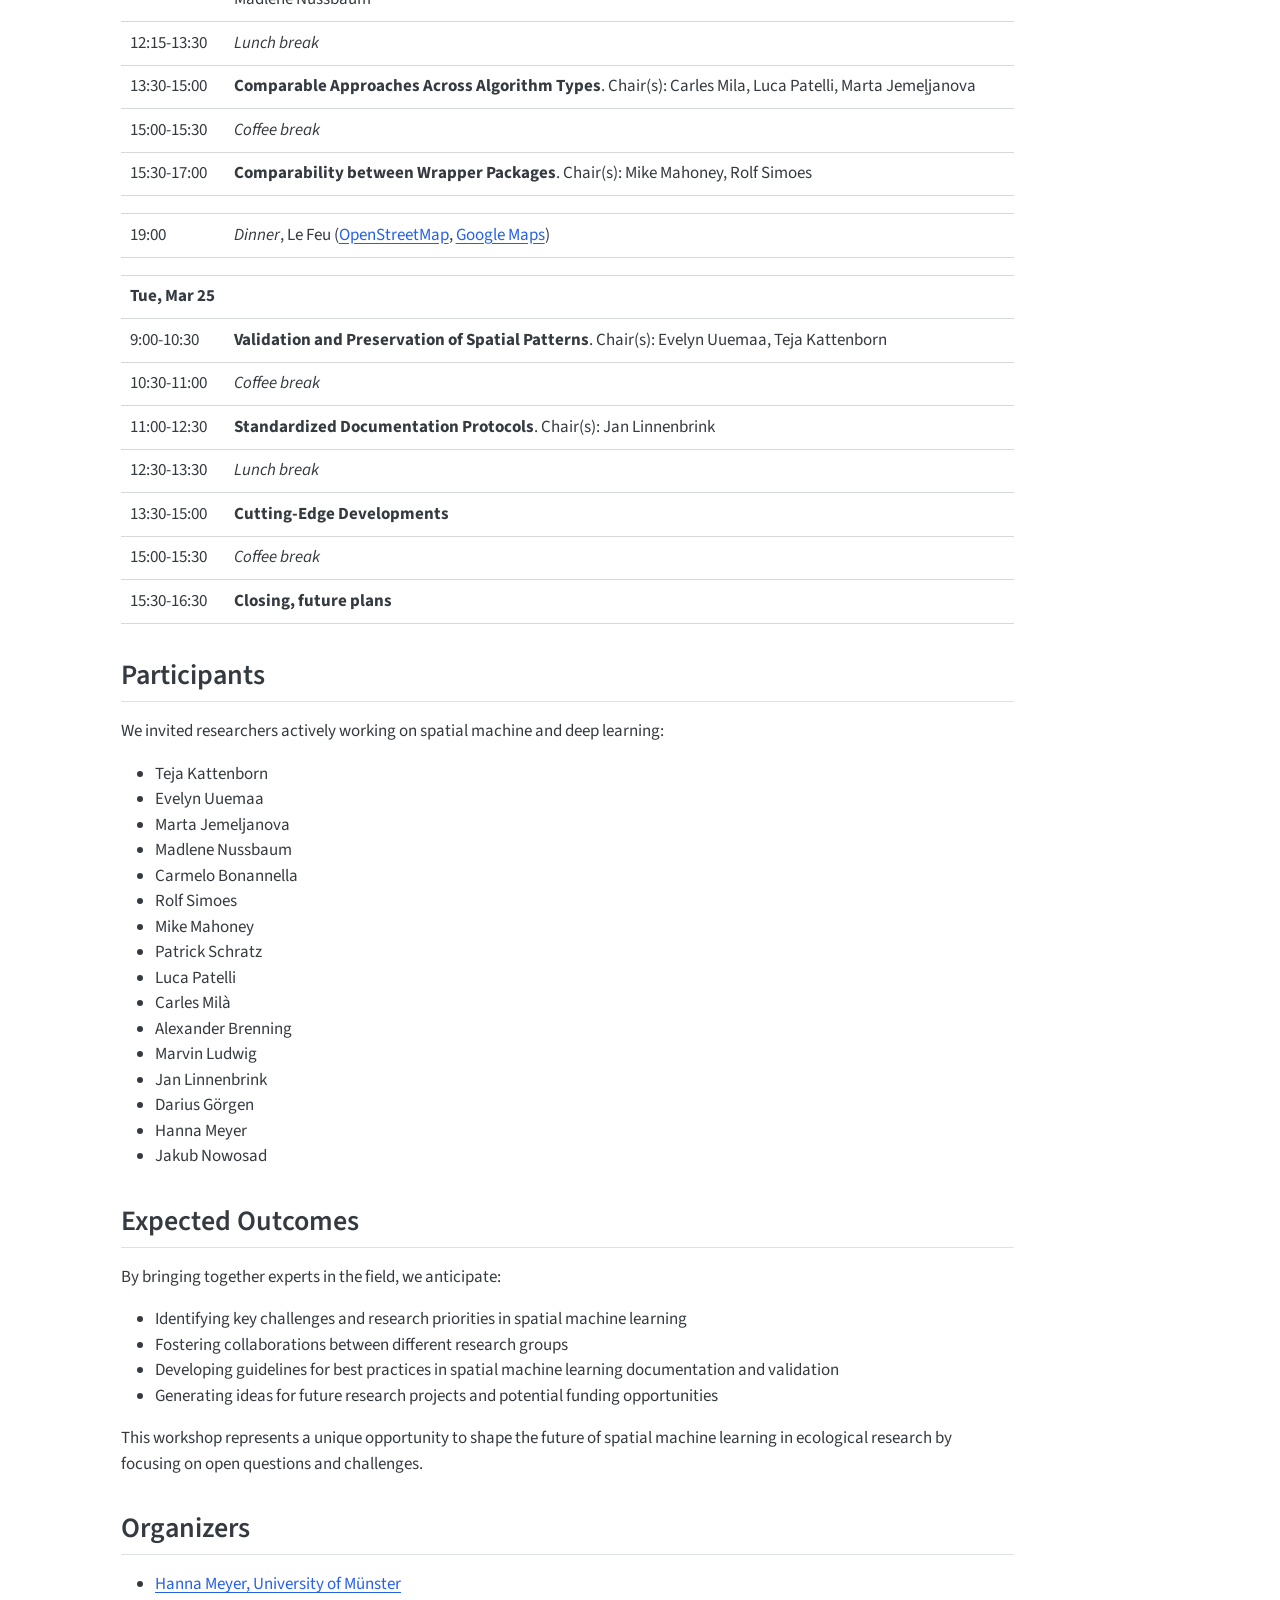
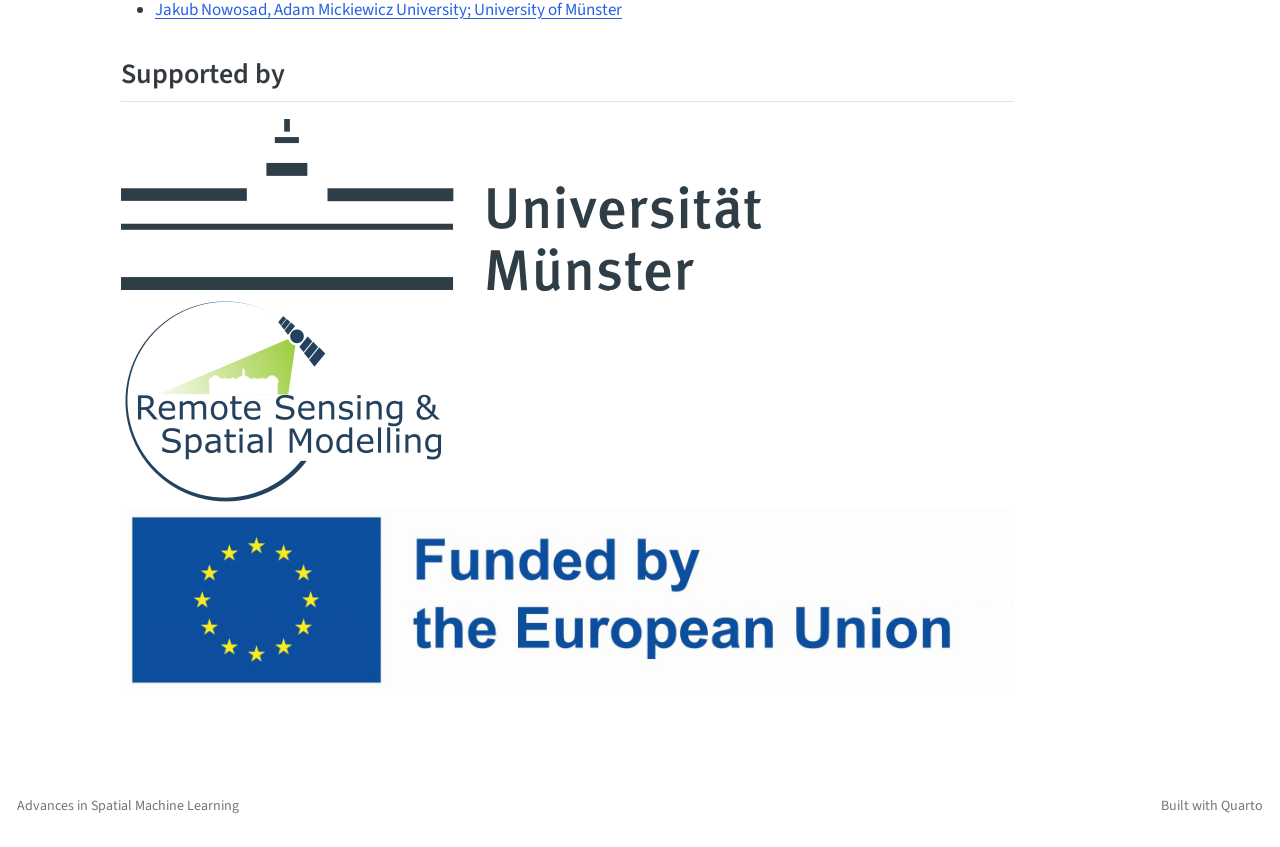
==== commit 95d5229b: "Built site for gh-pages" ====
--- a/2025.html
+++ b/2025.html
@@ -98,6 +98,10 @@
   <li class="nav-item">
     <a class="nav-link" href="./index.html"> 
 <span class="menu-text">Home</span></a>
+  </li>  
+  <li class="nav-item">
+    <a class="nav-link" href="./outcomes.html"> 
+<span class="menu-text">Outcomes</span></a>
   </li>  
   <li class="nav-item dropdown ">
     <a class="nav-link dropdown-toggle" href="#" id="nav-menu-past-editions" role="link" data-bs-toggle="dropdown" aria-expanded="false">
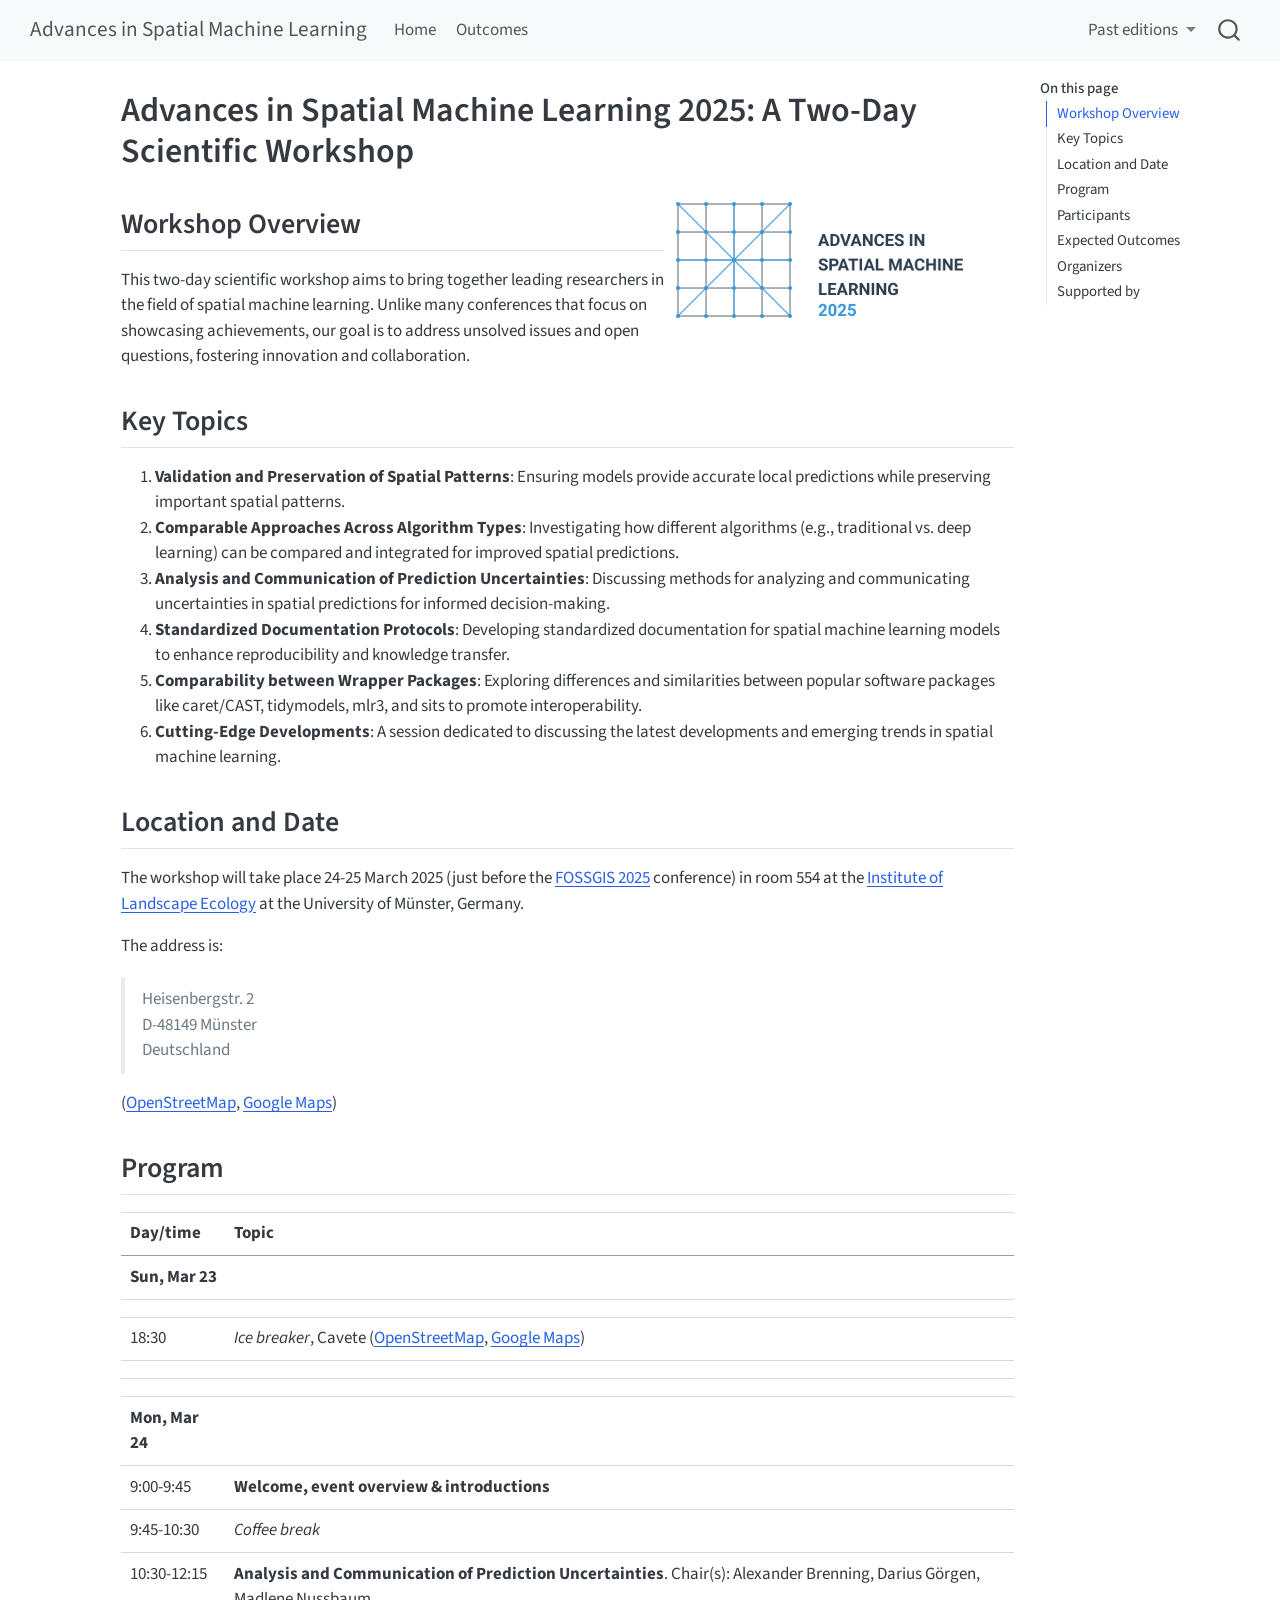
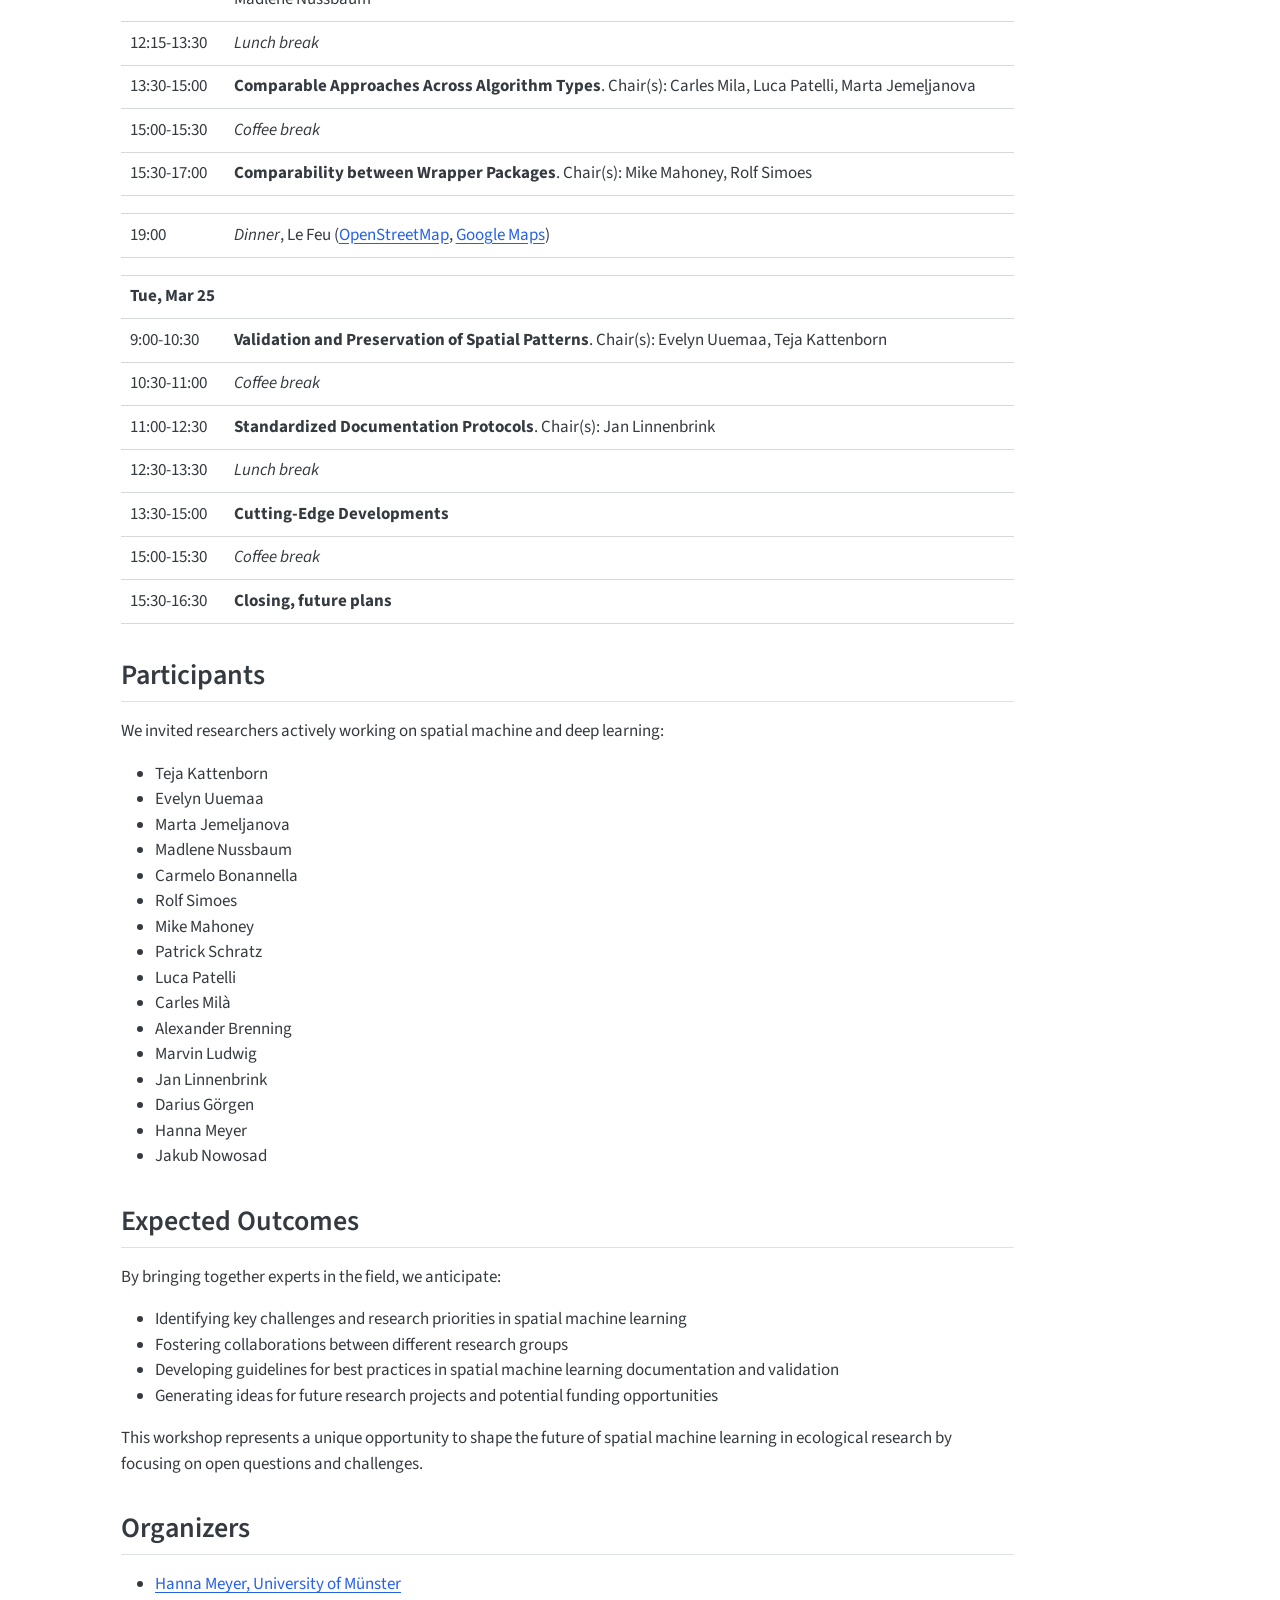
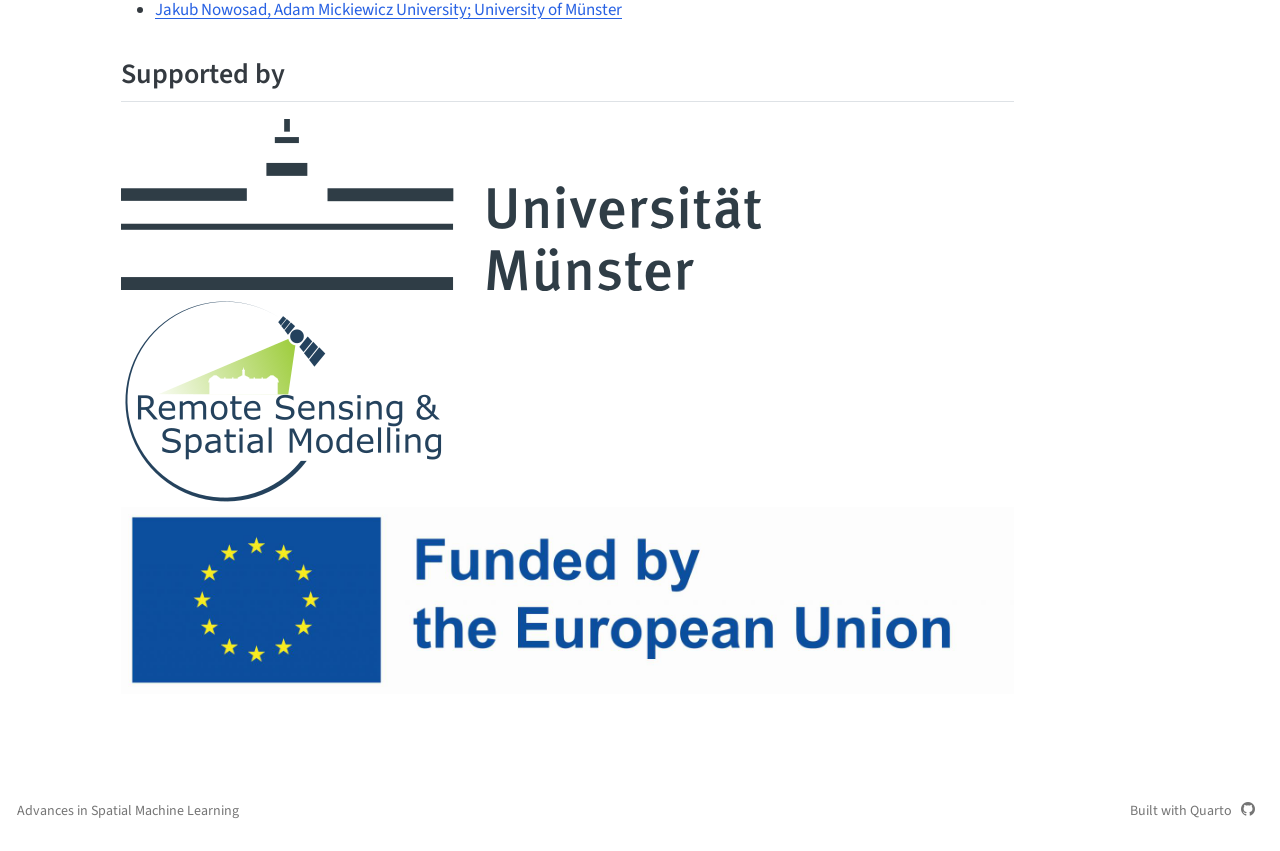
==== commit d11b6dcb: "Built site for gh-pages" ====
--- a/2025.html
+++ b/2025.html
@@ -103,11 +103,13 @@
     <a class="nav-link" href="./outcomes.html"> 
 <span class="menu-text">Outcomes</span></a>
   </li>  
+</ul>
+            <ul class="navbar-nav navbar-nav-scroll ms-auto">
   <li class="nav-item dropdown ">
     <a class="nav-link dropdown-toggle" href="#" id="nav-menu-past-editions" role="link" data-bs-toggle="dropdown" aria-expanded="false">
  <span class="menu-text">Past editions</span>
     </a>
-    <ul class="dropdown-menu" aria-labelledby="nav-menu-past-editions">    
+    <ul class="dropdown-menu dropdown-menu-end" aria-labelledby="nav-menu-past-editions">    
         <li>
     <a class="dropdown-item" href="./2026.html">
  <span class="dropdown-text">2026 workshop</span></a>
@@ -759,8 +761,18 @@
       &nbsp;
     </div>
     <div class="nav-footer-right">
-<p>Built with Quarto</p>
-</div>
+      <ul class="footer-items list-unstyled">
+    <li class="nav-item">
+ Built with Quarto
+  </li>  
+    <li class="nav-item compact">
+    <a class="nav-link" href="https://github.com/advsml/advsml.github.io">
+      <i class="bi bi-github" role="img">
+</i> 
+    </a>
+  </li>  
+</ul>
+    </div>
   </div>
 </footer>
 
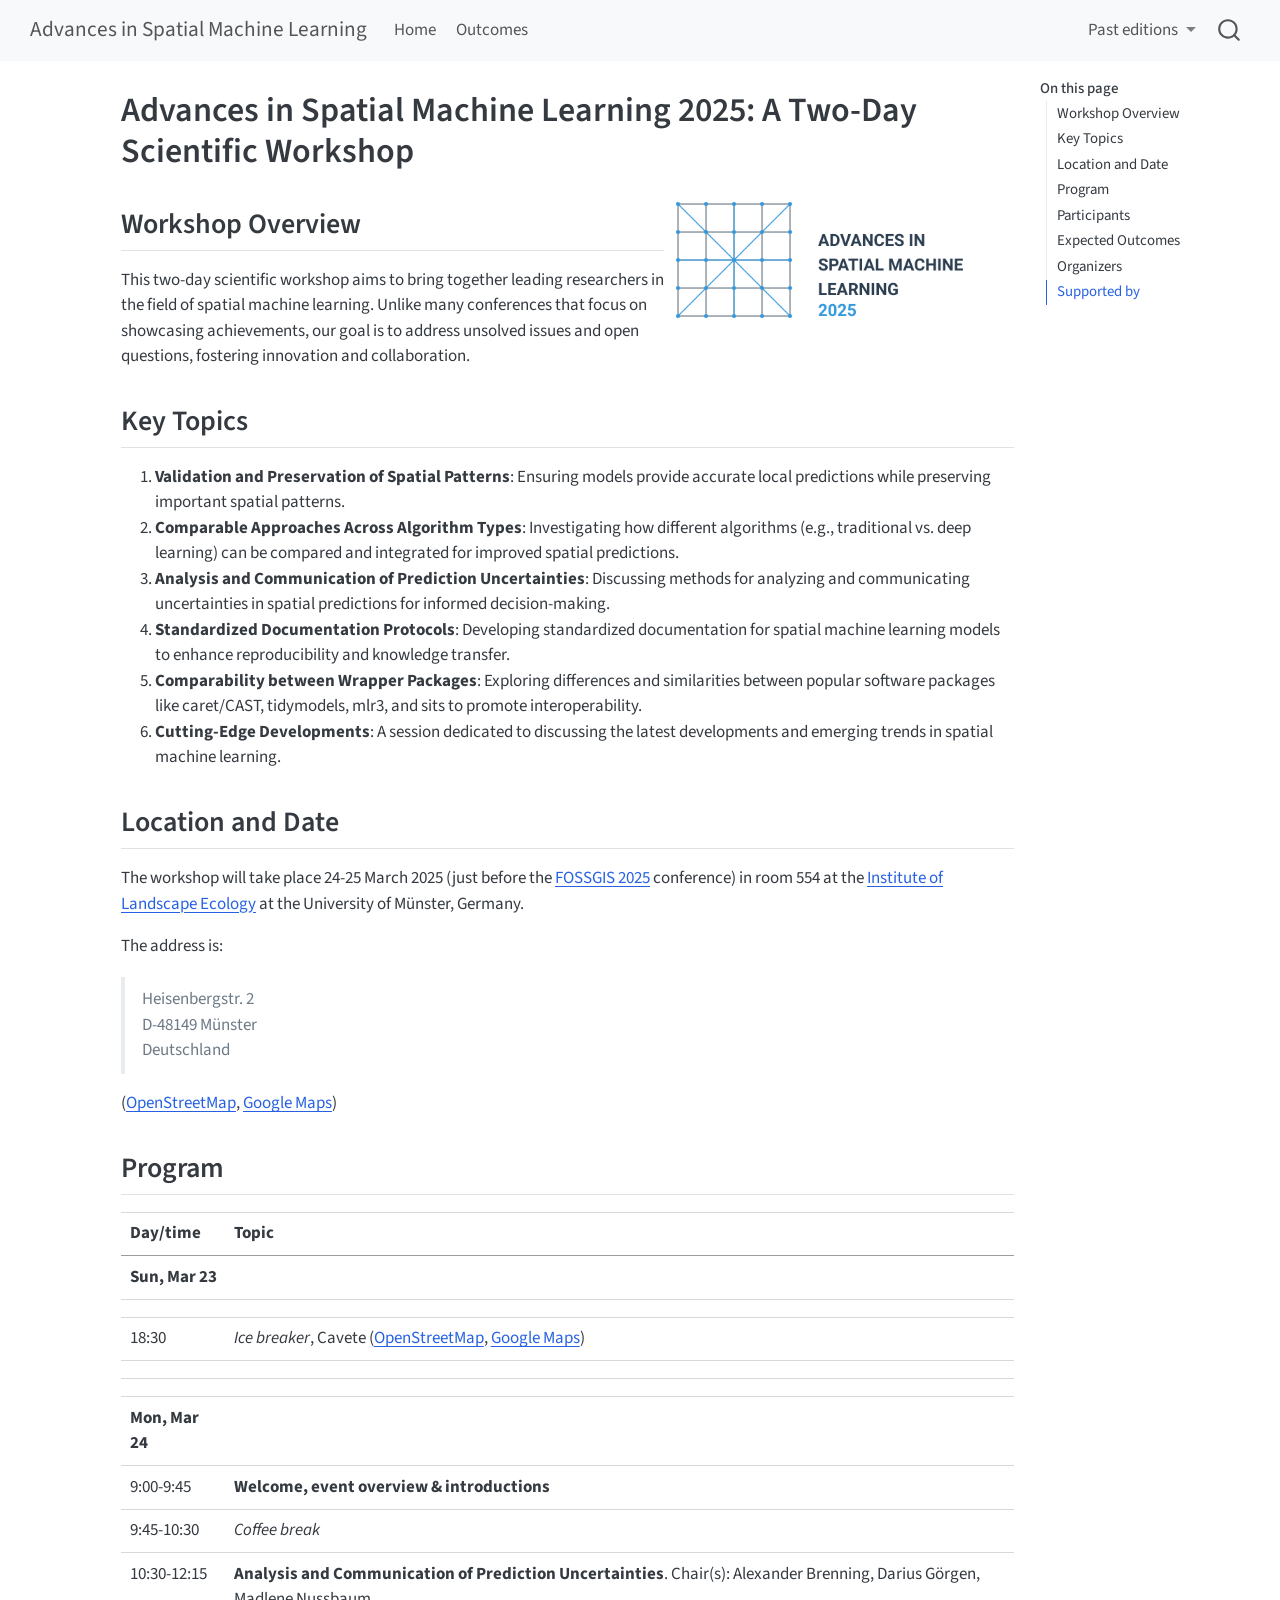
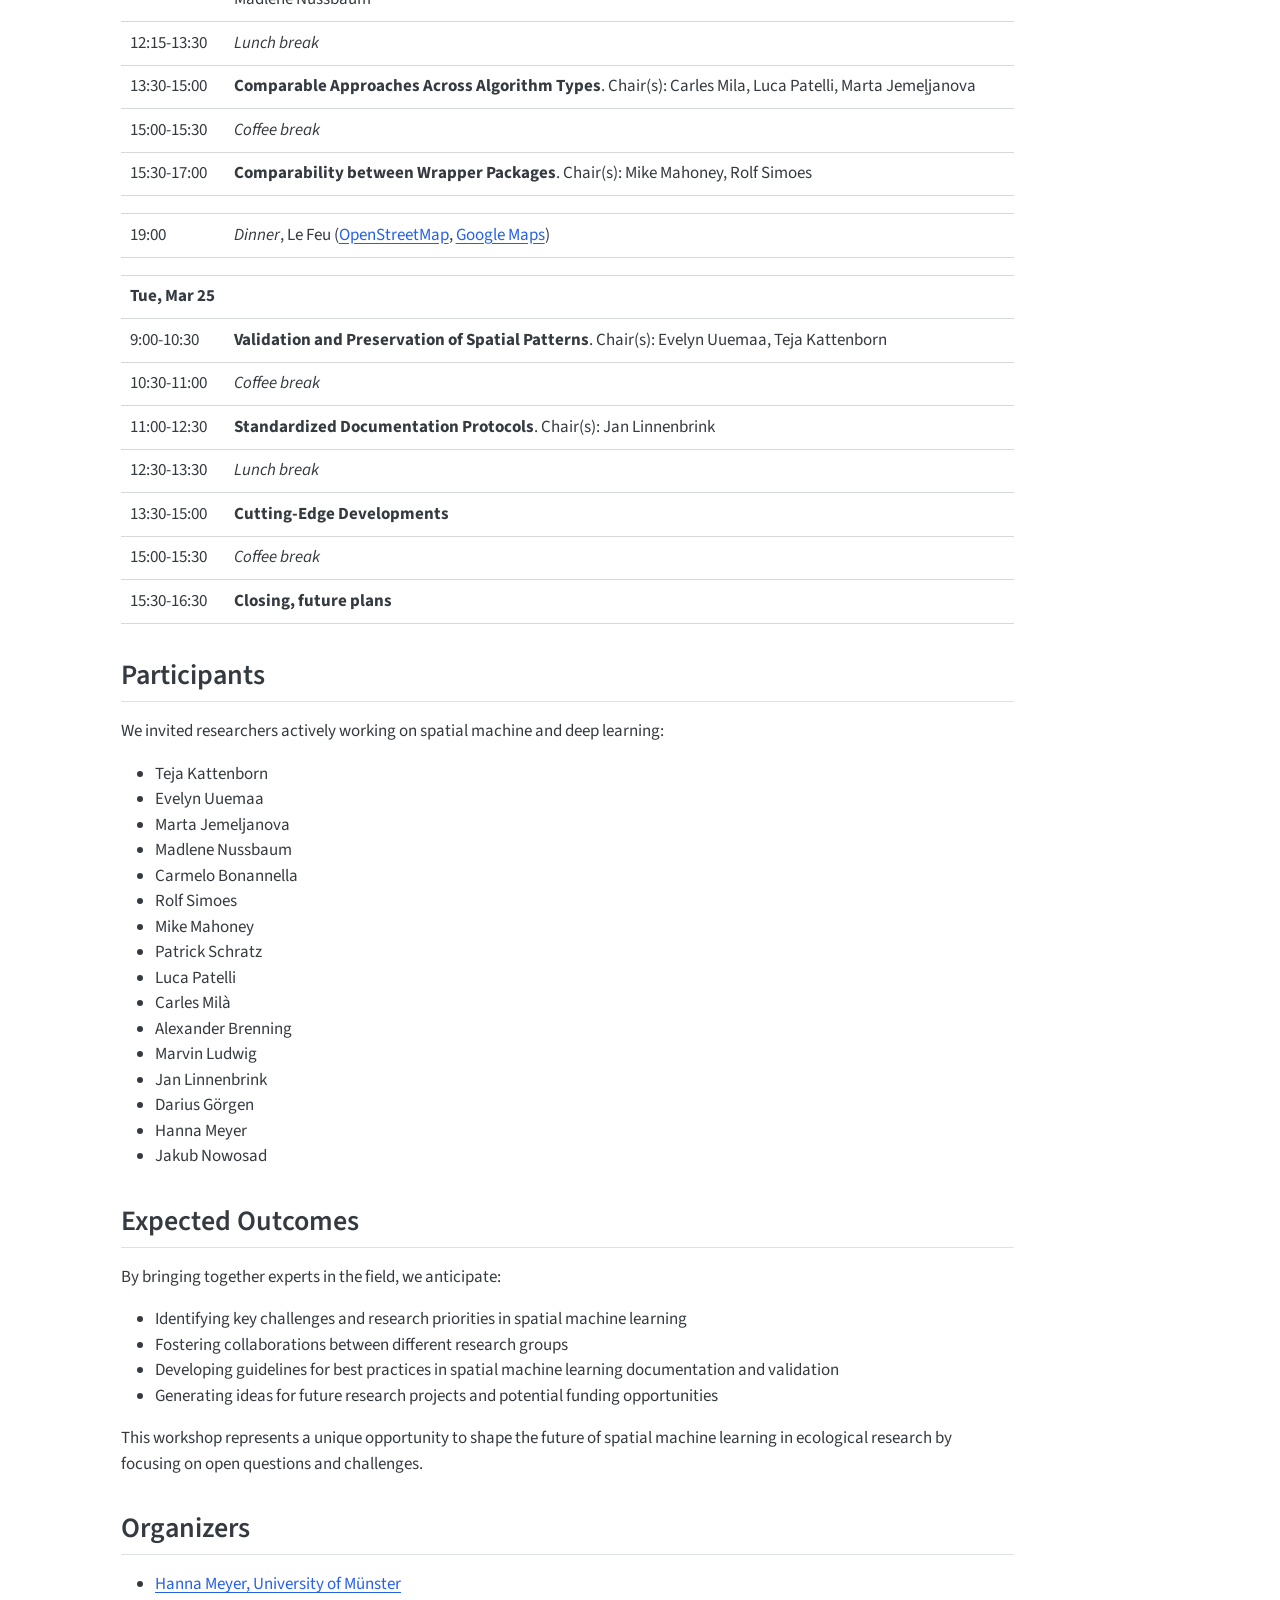
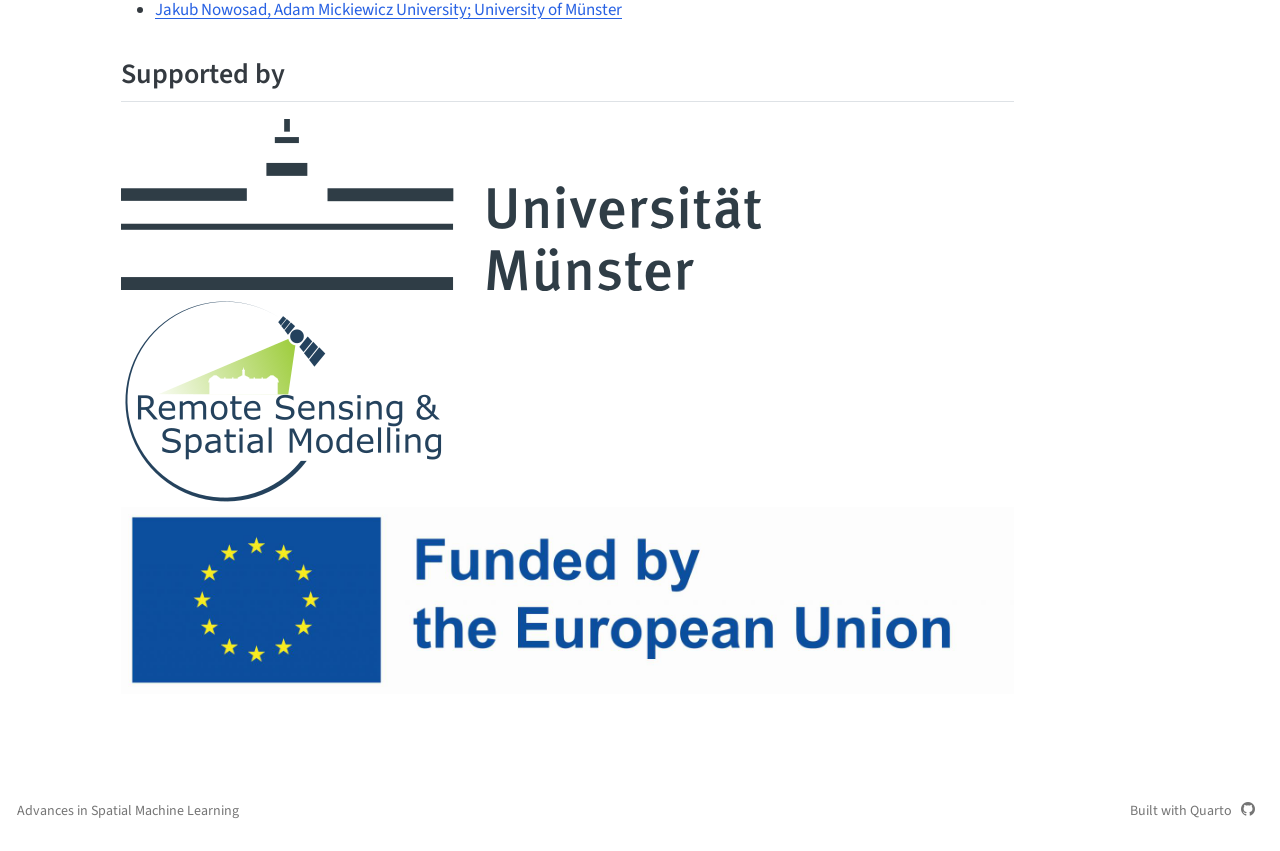
==== commit e3ce8f7d: "Built site for gh-pages" ====
--- a/2025.html
+++ b/2025.html
@@ -2,7 +2,7 @@
 <html xmlns="http://www.w3.org/1999/xhtml" lang="en" xml:lang="en"><head>
 
 <meta charset="utf-8">
-<meta name="generator" content="quarto-1.10.18">
+<meta name="generator" content="quarto-1.11.9">
 
 <meta name="viewport" content="width=device-width, initial-scale=1.0, user-scalable=yes">
 
@@ -38,14 +38,15 @@
 <meta name="quarto:offset" content="./">
 <script src="site_libs/quarto-html/quarto.js" type="module"></script>
 <script src="site_libs/quarto-html/tabsets/tabsets.js" type="module"></script>
+<script src="site_libs/quarto-html/scrollable-regions/scrollable-regions.js" type="module"></script>
 <script src="site_libs/quarto-html/popper.min.js"></script>
 <script src="site_libs/quarto-html/tippy.umd.min.js"></script>
 <script src="site_libs/quarto-html/anchor.min.js"></script>
 <link href="site_libs/quarto-html/tippy.css" rel="stylesheet">
-<link href="site_libs/quarto-html/quarto-syntax-highlighting-64a204ab8560d761af7679ceaba22944.css" rel="stylesheet" id="quarto-text-highlighting-styles">
+<link href="site_libs/quarto-html/quarto-syntax-highlighting-63b5708e65d6cd79cd7618c58d0c21e7.css" rel="stylesheet" id="quarto-text-highlighting-styles">
 <script src="site_libs/bootstrap/bootstrap.min.js"></script>
 <link href="site_libs/bootstrap/bootstrap-icons.css" rel="stylesheet">
-<link href="site_libs/bootstrap/bootstrap-1e3fdc4ff9a377f138e6181d6a4bac58.min.css" rel="stylesheet" append-hash="true" id="quarto-bootstrap" data-mode="light">
+<link href="site_libs/bootstrap/bootstrap-656bcca7f8d9086f250f7ab4b73faee2.min.css" rel="stylesheet" append-hash="true" id="quarto-bootstrap" data-mode="light">
 <script id="quarto-search-options" type="application/json">{
   "location": "navbar",
   "copy-button": false,
@@ -78,19 +79,18 @@
 <link rel="stylesheet" href="styles.css">
 </head>
 
-<body class="nav-fixed quarto-light">
+<body class="nav-fixed quarto-light"><a id="quarto-skip-link" class="visually-hidden-focusable" href="#quarto-document-content">Skip to main content</a>
 
 <div id="quarto-search-results"></div>
   <header id="quarto-header" class="headroom fixed-top">
-    <nav class="navbar navbar-expand-lg " data-bs-theme="dark">
+    <nav class="navbar navbar-expand-lg " data-bs-theme="dark" aria-label="Site">
       <div class="navbar-container container-fluid">
       <div class="navbar-brand-container mx-auto">
     <a class="navbar-brand" href="./index.html">
     <span class="navbar-title">Advances in Spatial Machine Learning</span>
     </a>
   </div>
-            <div id="quarto-search" class="" title="Search"></div>
-          <button class="navbar-toggler" type="button" data-bs-toggle="collapse" data-bs-target="#navbarCollapse" aria-controls="navbarCollapse" role="menu" aria-expanded="false" aria-label="Toggle navigation" onclick="if (window.quartoToggleHeadroom) { window.quartoToggleHeadroom(); }">
+          <button class="navbar-toggler" type="button" data-bs-toggle="collapse" data-bs-target="#navbarCollapse" aria-controls="navbarCollapse" aria-expanded="false" aria-label="Toggle navigation" onclick="if (window.quartoToggleHeadroom) { window.quartoToggleHeadroom(); }">
   <span class="navbar-toggler-icon"></span>
 </button>
           <div class="collapse navbar-collapse" id="navbarCollapse">
@@ -124,6 +124,7 @@
           </div> <!-- /navcollapse -->
             <div class="quarto-navbar-tools">
 </div>
+            <div id="quarto-search" class="" title="Search"></div>
       </div> <!-- /container-fluid -->
     </nav>
 </header>
@@ -132,7 +133,7 @@
 <!-- sidebar -->
 <!-- margin-sidebar -->
     <div id="quarto-margin-sidebar" class="sidebar margin-sidebar">
-        <nav id="TOC" role="doc-toc" class="toc-active">
+        <nav id="TOC" role="doc-toc" aria-labelledby="toc-title" class="toc-active">
     <h2 id="toc-title">On this page</h2>
    
   <ul>
@@ -148,7 +149,7 @@
 </nav>
     </div>
 <!-- main -->
-<main class="content" id="quarto-document-content">
+<main class="content" id="quarto-document-content" tabindex="-1">
 
 <header id="title-block-header" class="quarto-title-block default">
 <div class="quarto-title">
@@ -429,7 +430,8 @@
           return filterRegex.test(href) || localhostRegex.test(href) || mailtoRegex.test(href);
       }
       // Inspect non-navigation links and adorn them if external
-     var links = window.document.querySelectorAll('a[href]:not(.nav-link):not(.navbar-brand):not(.toc-action):not(.sidebar-link):not(.sidebar-item-toggle):not(.pagination-link):not(.no-external):not([aria-hidden]):not(.dropdown-item):not(.quarto-navigation-tool):not(.about-link)');
+      window.quartoDecorateExternalLinks = function (root) {
+     var links = (root || window.document).querySelectorAll('a[href]:not(.nav-link):not(.navbar-brand):not(.toc-action):not(.sidebar-link):not(.sidebar-item-toggle):not(.pagination-link):not(.no-external):not([aria-hidden]):not(.dropdown-item):not(.quarto-navigation-tool):not(.about-link)');
       for (var i=0; i<links.length; i++) {
         const link = links[i];
         if (!isInternal(link.href)) {
@@ -438,8 +440,69 @@
           if (link.dataset.originalHref !== undefined) {
             link.href = link.dataset.originalHref;
           }
-        }
-      }
+          if (!link.classList.contains('no-external-icon')) {
+          }
+        }
+      }
+      };
+      window.quartoDecorateExternalLinks(window.document);
+    // Esc closes the popup (WCAG 1.4.13) and focus leaving both trigger and
+    // popup closes it (WCAG 2.4.11); tippy handles neither for interactive popups.
+    const hideOnEscAndFocusOut = {
+      name: 'hideOnEscAndFocusOut',
+      defaultValue: true,
+      fn(instance) {
+        const dismiss = () => {
+          // A show scheduled by the trigger delay would otherwise reopen it
+          instance.clearDelayTimeouts();
+          instance.hide();
+        };
+        const onKeyDown = (event) => {
+          if (event.key !== 'Escape') {
+            return;
+          }
+          // Keep Esc from also reaching page handlers (e.g. reveal.js overview),
+          // except an open reveal.js slide menu, which Esc should close too.
+          // The menu handles keys only when its keyboard option is on.
+          const menuHandlesEsc = window.Reveal?.getPlugin?.('menu')?.isOpen() &&
+            window.Reveal.getConfig().menu?.keyboard !== false;
+          if (!menuHandlesEsc) {
+            event.stopPropagation();
+          }
+          if (instance.popper.contains(window.document.activeElement)) {
+            // Disabled while refocusing so the focus trigger does not reopen it
+            instance.disable();
+            instance.reference.focus();
+            instance.enable();
+          }
+          dismiss();
+        };
+        const onFocusOut = (event) => {
+          const target = event.relatedTarget;
+          if (target && !instance.reference.contains(target) &&
+              !instance.popper.contains(target)) {
+            dismiss();
+          }
+        };
+        // On the trigger too: a click trigger (code-annotations: select) has no
+        // blur handling. Attached for the instance's lifetime so leaving the
+        // trigger also cancels a show still pending on the trigger delay.
+        instance.reference.addEventListener('focusout', onFocusOut);
+        return {
+          onShow() {
+            window.document.addEventListener('keydown', onKeyDown, true);
+            instance.popper.addEventListener('focusout', onFocusOut);
+          },
+          onHide() {
+            window.document.removeEventListener('keydown', onKeyDown, true);
+            instance.popper.removeEventListener('focusout', onFocusOut);
+          },
+          onDestroy() {
+            instance.reference.removeEventListener('focusout', onFocusOut);
+          },
+        };
+      },
+    };
     function tippyHover(el, contentFn, onTriggerFn, onUntriggerFn) {
       const config = {
         allowHTML: true,
@@ -453,6 +516,7 @@
         interactiveBorder: 10,
         theme: 'quarto',
         placement: 'bottom-start',
+        plugins: [hideOnEscAndFocusOut],
       };
       if (contentFn) {
         config.content = contentFn;
@@ -615,44 +679,54 @@
           const lineIds = lines.map((line) => {
             return targetCell + "-" + line;
           })
-          let top = null;
-          let height = null;
-          let parent = null;
+          // Each band is positioned against its own containing block, which is
+          // not the offsetParent of the lines, so place it from client rects.
+          const placeBand = (band, firstEl, lastEl, codeBlock) => {
+            const container = band.offsetParent;
+            if (container === null) {
+              return;
+            }
+            const containerRect = container.getBoundingClientRect();
+            // Reveal.js scales slides with a transform, so convert client
+            // pixels back to the CSS pixels of the container.
+            const scale = containerRect.height / container.offsetHeight || 1;
+            const firstRect = firstEl.getBoundingClientRect();
+            const lastRect = lastEl.getBoundingClientRect();
+            const top = (firstRect.top - containerRect.top) / scale - container.clientTop + container.scrollTop;
+            const height = (lastRect.bottom - firstRect.top) / scale;
+            band.style.top = top - 2 + "px";
+            band.style.height = height + 4 + "px";
+            if (codeBlock) {
+              // Without the copy button wrapper, the containing block is wider
+              // than the code block, so span the code block explicitly.
+              const blockRect = codeBlock.getBoundingClientRect();
+              band.style.left = (blockRect.left - containerRect.left) / scale - container.clientLeft + container.scrollLeft + "px";
+              band.style.width = blockRect.width / scale + "px";
+            }
+          };
           if (lineIds.length > 0) {
-              //compute the position of the single el (top and bottom and make a div)
-              const el = window.document.getElementById(lineIds[0]);
-              top = el.offsetTop;
-              height = el.offsetHeight;
-              parent = el.parentElement.parentElement;
-            if (lineIds.length > 1) {
-              const lastEl = window.document.getElementById(lineIds[lineIds.length - 1]);
-              const bottom = lastEl.offsetTop + lastEl.offsetHeight;
-              height = bottom - top;
+            const el = window.document.getElementById(lineIds[0]);
+            const lastEl = window.document.getElementById(lineIds[lineIds.length - 1]);
+            const parent = el.parentElement.parentElement;
+            // cook up a div (if necessary) and position it
+            let div = window.document.getElementById("code-annotation-line-highlight");
+            if (div === null) {
+              div = window.document.createElement("div");
+              div.setAttribute("id", "code-annotation-line-highlight");
+              div.style.position = 'absolute';
+              parent.appendChild(div);
             }
-            if (top !== null && height !== null && parent !== null) {
-              // cook up a div (if necessary) and position it 
-              let div = window.document.getElementById("code-annotation-line-highlight");
-              if (div === null) {
-                div = window.document.createElement("div");
-                div.setAttribute("id", "code-annotation-line-highlight");
-                div.style.position = 'absolute';
-                parent.appendChild(div);
-              }
-              div.style.top = top - 2 + "px";
-              div.style.height = height + 4 + "px";
-              div.style.left = 0;
-              let gutterDiv = window.document.getElementById("code-annotation-line-highlight-gutter");
-              if (gutterDiv === null) {
-                gutterDiv = window.document.createElement("div");
-                gutterDiv.setAttribute("id", "code-annotation-line-highlight-gutter");
-                gutterDiv.style.position = 'absolute';
-                const codeCell = window.document.getElementById(targetCell);
-                const gutter = codeCell.querySelector('.code-annotation-gutter');
-                gutter.appendChild(gutterDiv);
-              }
-              gutterDiv.style.top = top - 2 + "px";
-              gutterDiv.style.height = height + 4 + "px";
+            placeBand(div, el, lastEl, parent.closest("div.sourceCode") || parent);
+            let gutterDiv = window.document.getElementById("code-annotation-line-highlight-gutter");
+            if (gutterDiv === null) {
+              gutterDiv = window.document.createElement("div");
+              gutterDiv.setAttribute("id", "code-annotation-line-highlight-gutter");
+              gutterDiv.style.position = 'absolute';
+              const codeCell = window.document.getElementById(targetCell);
+              const gutter = codeCell.querySelector('.code-annotation-gutter');
+              gutter.appendChild(gutterDiv);
             }
+            placeBand(gutterDiv, el, lastEl);
             selectedAnnoteEl = annoteEl;
           }
         };
@@ -750,6 +824,9 @@
       }
     }
   });
+  </script>
+  <script type="application/javascript">
+  window.quartoScrollableRegionsLabels = {"code":"Scrollable code","output":"Scrollable output"};
   </script>
 </div> <!-- /content -->
 <footer class="footer">
--- a/site_libs/quarto-html/quarto-syntax-highlighting-63b5708e65d6cd79cd7618c58d0c21e7.css
+++ b/site_libs/quarto-html/quarto-syntax-highlighting-63b5708e65d6cd79cd7618c58d0c21e7.css
@@ -0,0 +1,236 @@
+/* quarto syntax highlight colors */
+:root {
+  --quarto-hl-ot-color: #003B4F;
+  --quarto-hl-at-color: #657422;
+  --quarto-hl-ss-color: #20794D;
+  --quarto-hl-an-color: #5E5E5E;
+  --quarto-hl-fu-color: #4758AB;
+  --quarto-hl-st-color: #20794D;
+  --quarto-hl-cf-color: #003B4F;
+  --quarto-hl-op-color: #5E5E5E;
+  --quarto-hl-er-color: #AD0000;
+  --quarto-hl-bn-color: #AD0000;
+  --quarto-hl-al-color: #AD0000;
+  --quarto-hl-va-color: #111111;
+  --quarto-hl-bu-color: inherit;
+  --quarto-hl-ex-color: inherit;
+  --quarto-hl-pp-color: #AD0000;
+  --quarto-hl-in-color: #5E5E5E;
+  --quarto-hl-vs-color: #20794D;
+  --quarto-hl-wa-color: #5E5E5E;
+  --quarto-hl-do-color: #5E5E5E;
+  --quarto-hl-im-color: #00769E;
+  --quarto-hl-ch-color: #20794D;
+  --quarto-hl-dt-color: #AD0000;
+  --quarto-hl-fl-color: #AD0000;
+  --quarto-hl-co-color: #5E5E5E;
+  --quarto-hl-cv-color: #5E5E5E;
+  --quarto-hl-cn-color: #8f5902;
+  --quarto-hl-sc-color: #5E5E5E;
+  --quarto-hl-dv-color: #AD0000;
+  --quarto-hl-kw-color: #003B4F;
+}
+
+/* other quarto variables */
+:root {
+  --quarto-font-monospace: SFMono-Regular, Menlo, Monaco, Consolas, "Liberation Mono", "Courier New", monospace;
+}
+
+/* syntax highlight based on Pandoc's rules */
+pre > code.sourceCode > span {
+  color: #003B4F;
+}
+
+code.sourceCode > span {
+  color: #003B4F;
+}
+
+div.sourceCode,
+div.sourceCode pre.sourceCode {
+  color: #003B4F;
+}
+
+/* Normal */
+code span {
+  color: #003B4F;
+}
+
+/* Alert */
+code span.al {
+  color: #AD0000;
+  font-style: inherit;
+}
+
+/* Annotation */
+code span.an {
+  color: #5E5E5E;
+  font-style: inherit;
+}
+
+/* Attribute */
+code span.at {
+  color: #657422;
+  font-style: inherit;
+}
+
+/* BaseN */
+code span.bn {
+  color: #AD0000;
+  font-style: inherit;
+}
+
+/* BuiltIn */
+code span.bu {
+  font-style: inherit;
+}
+
+/* ControlFlow */
+code span.cf {
+  color: #003B4F;
+  font-weight: bold;
+  font-style: inherit;
+}
+
+/* Char */
+code span.ch {
+  color: #20794D;
+  font-style: inherit;
+}
+
+/* Constant */
+code span.cn {
+  color: #8f5902;
+  font-style: inherit;
+}
+
+/* Comment */
+code span.co {
+  color: #5E5E5E;
+  font-style: inherit;
+}
+
+/* CommentVar */
+code span.cv {
+  color: #5E5E5E;
+  font-style: italic;
+}
+
+/* Documentation */
+code span.do {
+  color: #5E5E5E;
+  font-style: italic;
+}
+
+/* DataType */
+code span.dt {
+  color: #AD0000;
+  font-style: inherit;
+}
+
+/* DecVal */
+code span.dv {
+  color: #AD0000;
+  font-style: inherit;
+}
+
+/* Error */
+code span.er {
+  color: #AD0000;
+  font-style: inherit;
+}
+
+/* Extension */
+code span.ex {
+  font-style: inherit;
+}
+
+/* Float */
+code span.fl {
+  color: #AD0000;
+  font-style: inherit;
+}
+
+/* Function */
+code span.fu {
+  color: #4758AB;
+  font-style: inherit;
+}
+
+/* Import */
+code span.im {
+  color: #00769E;
+  font-style: inherit;
+}
+
+/* Information */
+code span.in {
+  color: #5E5E5E;
+  font-style: inherit;
+}
+
+/* Keyword */
+code span.kw {
+  color: #003B4F;
+  font-weight: bold;
+  font-style: inherit;
+}
+
+/* Operator */
+code span.op {
+  color: #5E5E5E;
+  font-style: inherit;
+}
+
+/* Other */
+code span.ot {
+  color: #003B4F;
+  font-style: inherit;
+}
+
+/* Preprocessor */
+code span.pp {
+  color: #AD0000;
+  font-style: inherit;
+}
+
+/* SpecialChar */
+code span.sc {
+  color: #5E5E5E;
+  font-style: inherit;
+}
+
+/* SpecialString */
+code span.ss {
+  color: #20794D;
+  font-style: inherit;
+}
+
+/* String */
+code span.st {
+  color: #20794D;
+  font-style: inherit;
+}
+
+/* Variable */
+code span.va {
+  color: #111111;
+  font-style: inherit;
+}
+
+/* VerbatimString */
+code span.vs {
+  color: #20794D;
+  font-style: inherit;
+}
+
+/* Warning */
+code span.wa {
+  color: #5E5E5E;
+  font-style: italic;
+}
+
+.prevent-inlining {
+  content: "</";
+}
+
+/*# sourceMappingURL=054cc16b9e9817627be6994582d2ffb5.css.map */
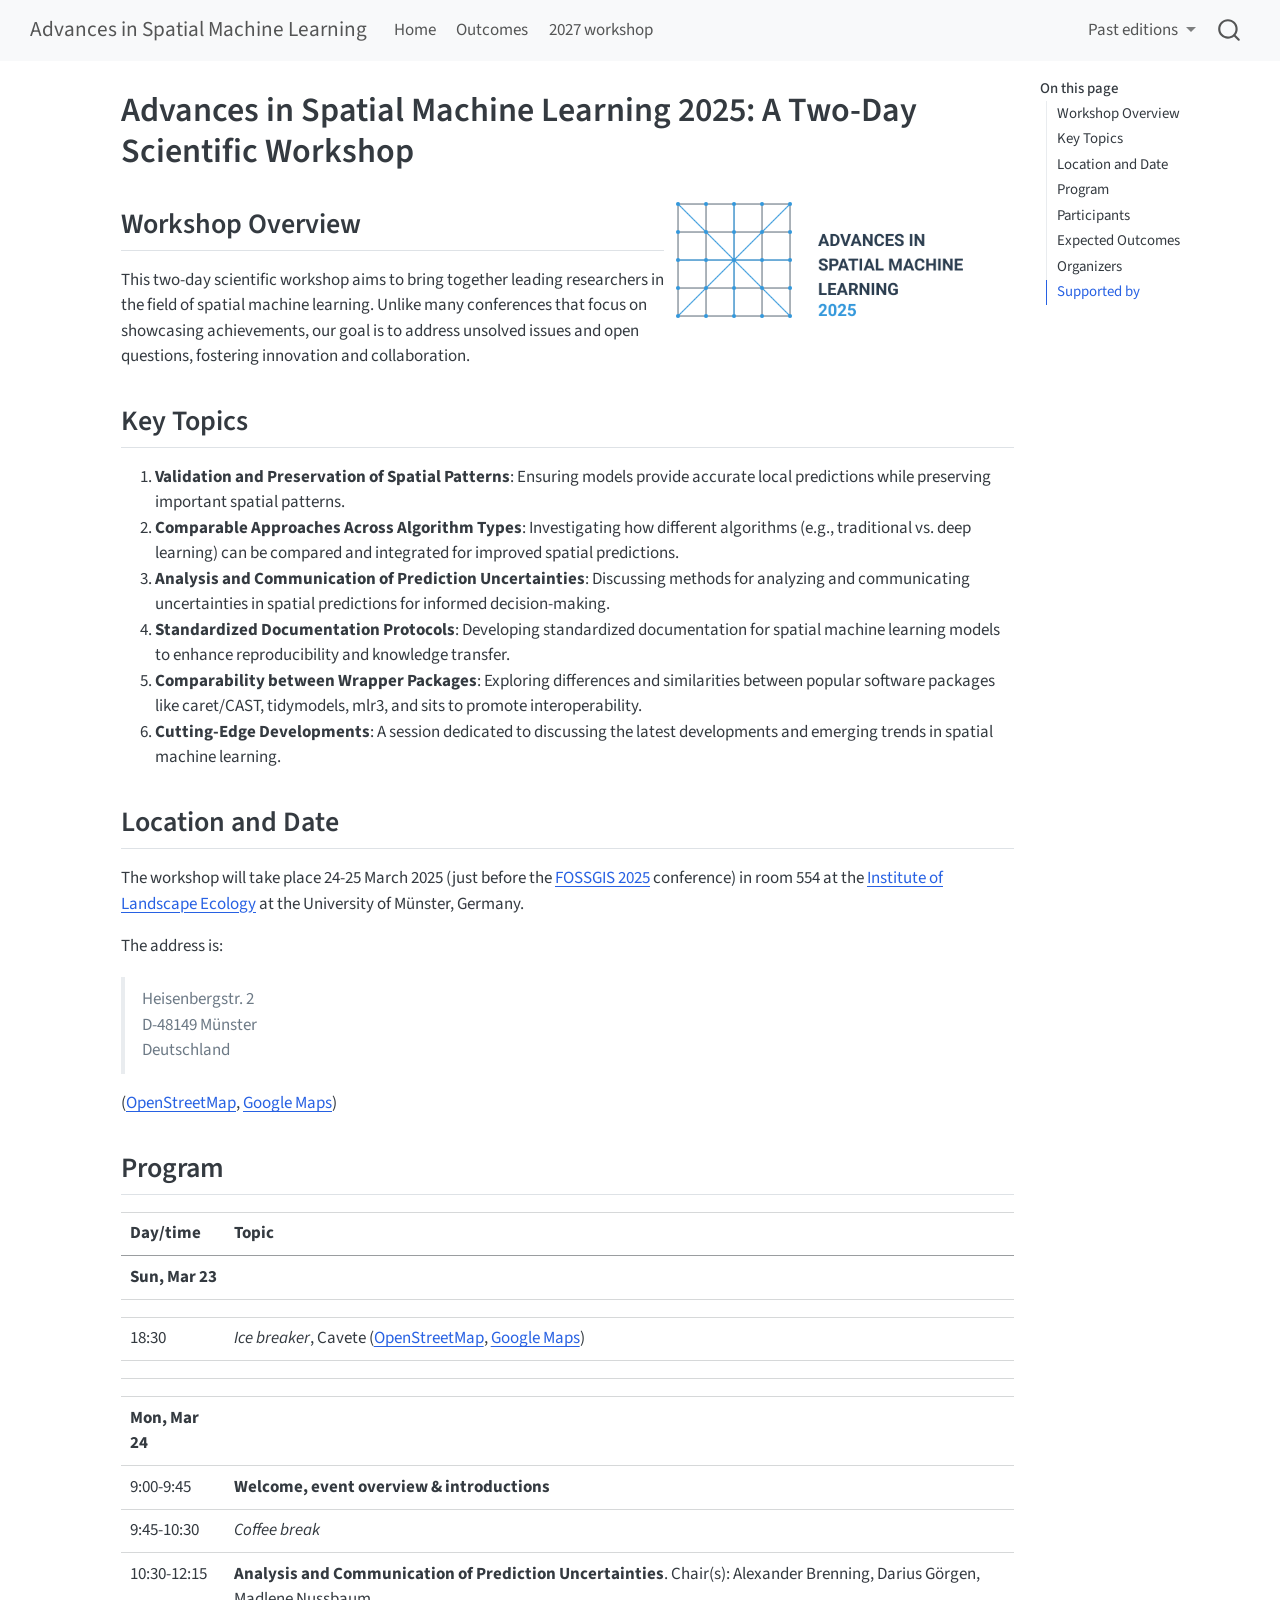
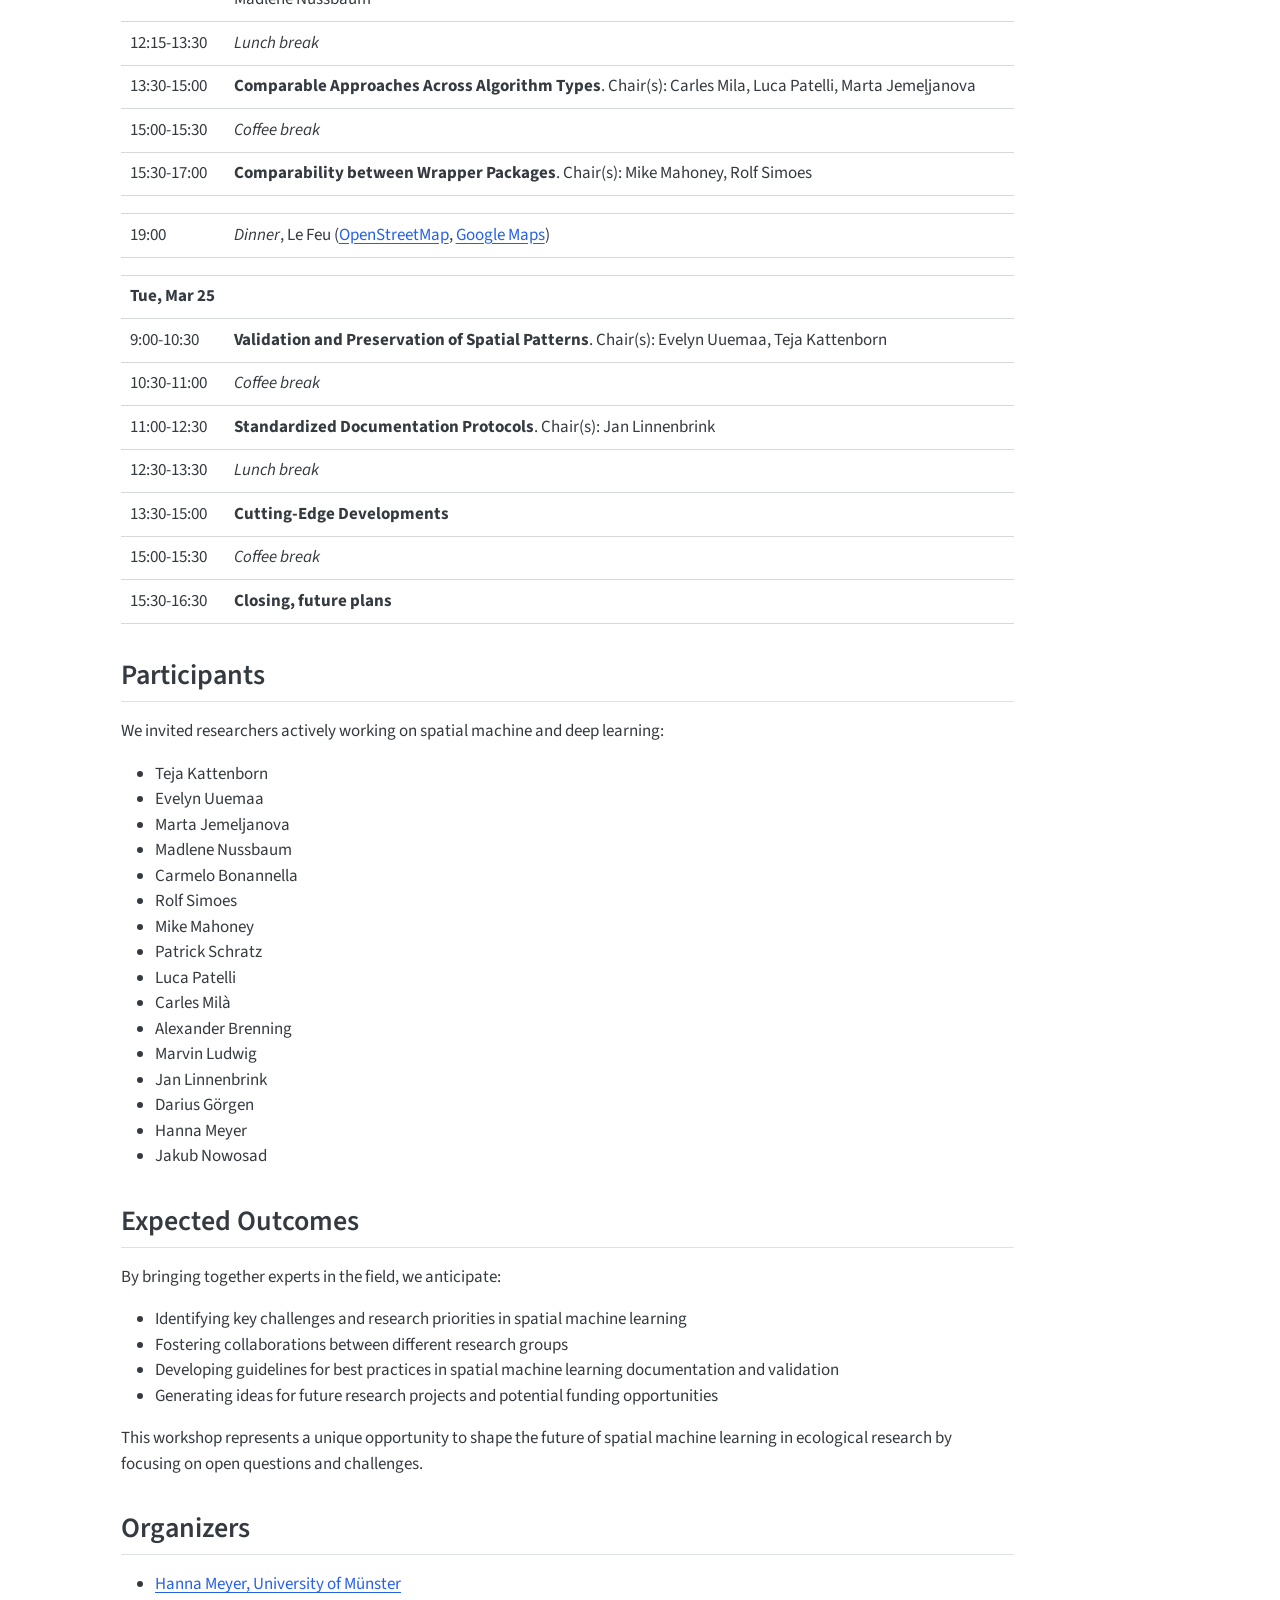
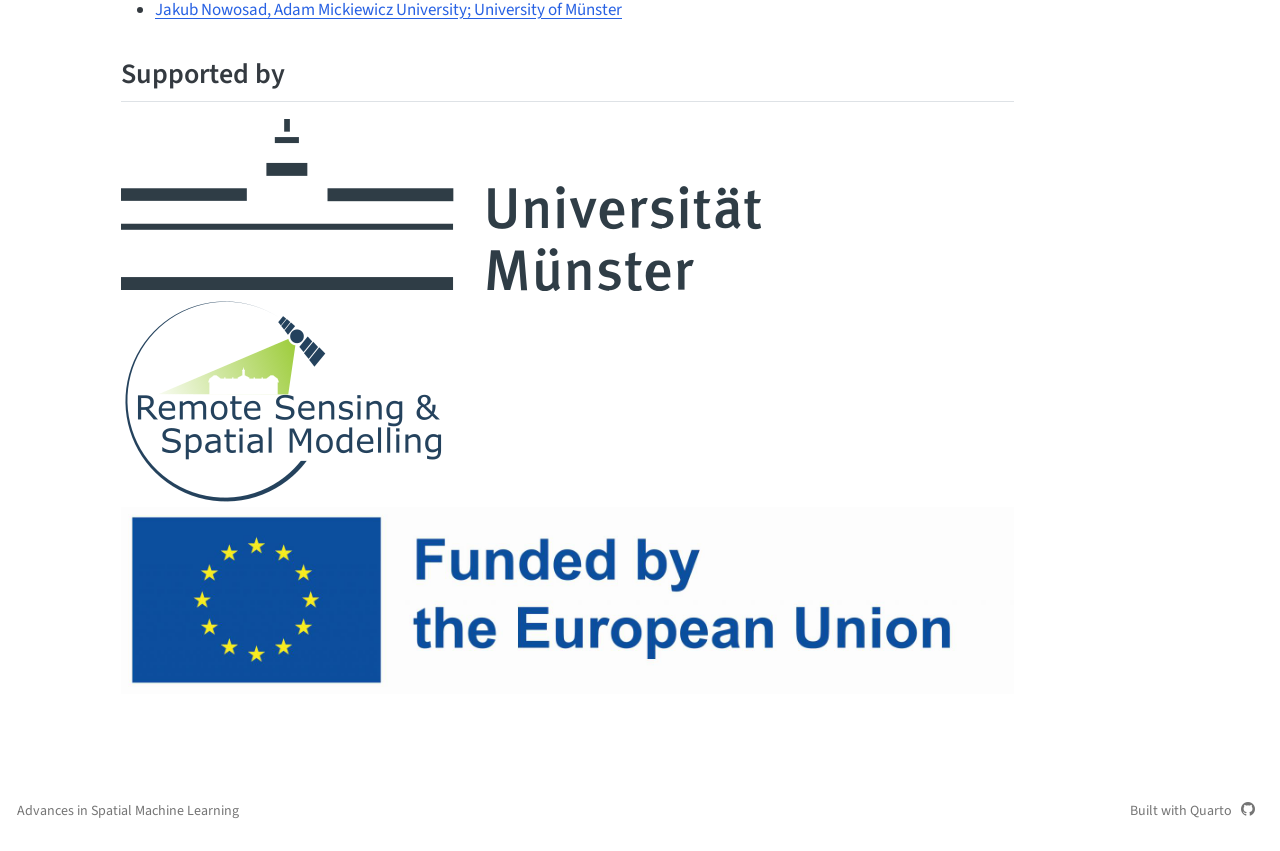
==== commit df6d5ade: "Built site for gh-pages" ====
--- a/2025.html
+++ b/2025.html
@@ -102,6 +102,10 @@
   <li class="nav-item">
     <a class="nav-link" href="./outcomes.html"> 
 <span class="menu-text">Outcomes</span></a>
+  </li>  
+  <li class="nav-item">
+    <a class="nav-link" href="./2027.qmd"> 
+<span class="menu-text">2027 workshop</span></a>
   </li>  
 </ul>
             <ul class="navbar-nav navbar-nav-scroll ms-auto">
